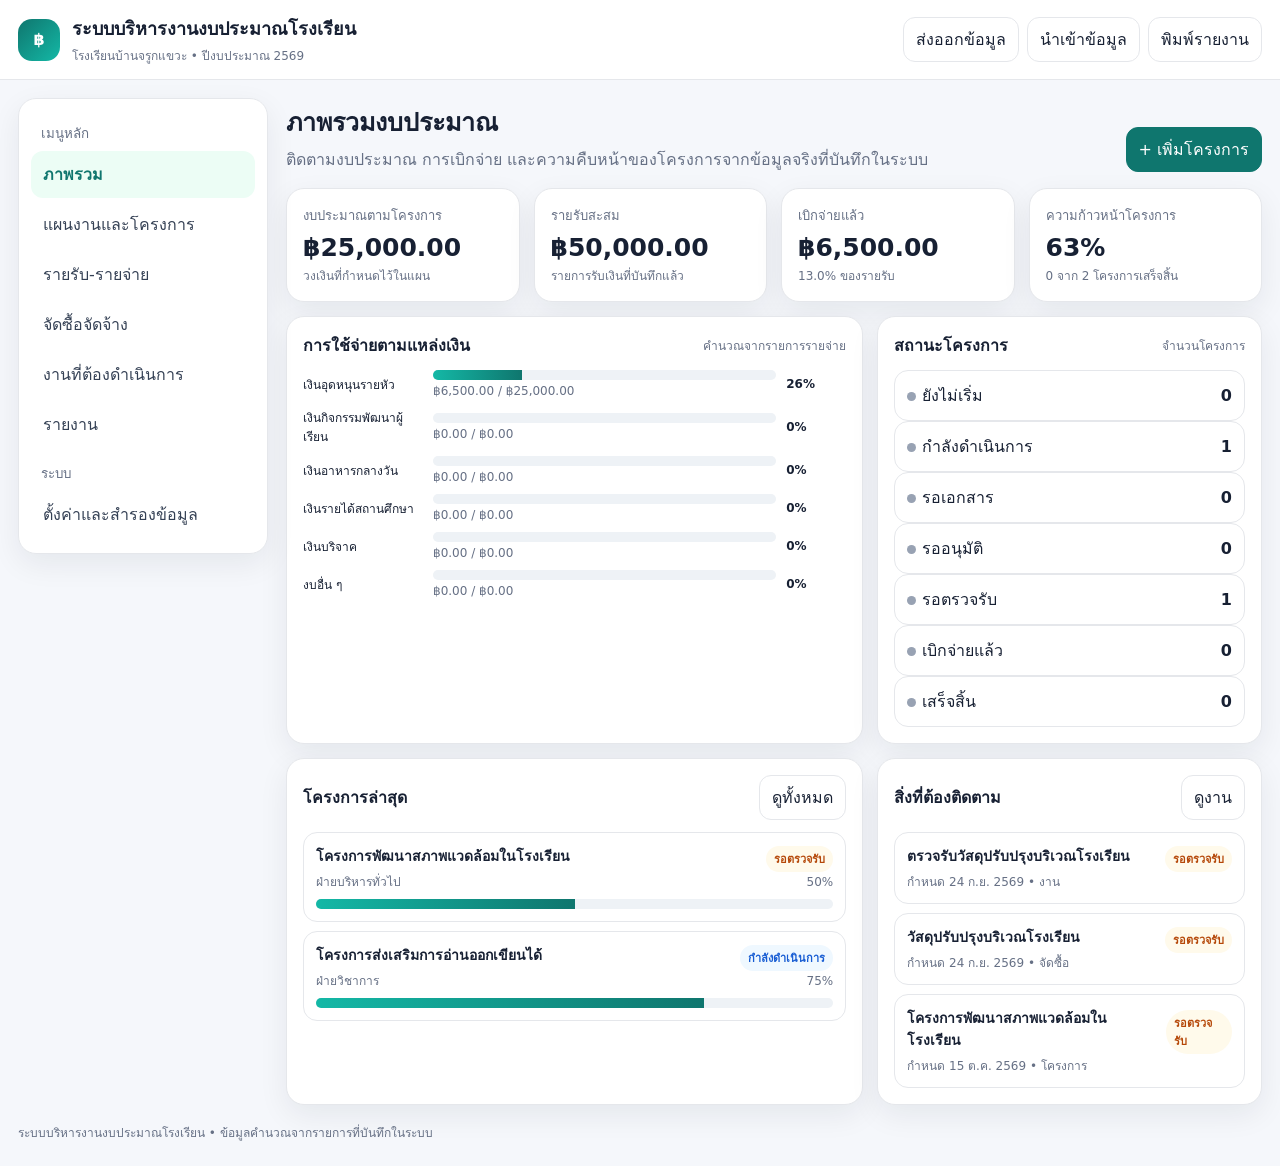
==== index.html @ 5a526fa0 "Create school budget management web app" ====
<!doctype html>
<html lang="th">
<head>
  <meta charset="utf-8" />
  <meta name="viewport" content="width=device-width,initial-scale=1,viewport-fit=cover" />
  <meta name="theme-color" content="#0f766e" />
  <meta name="description" content="ระบบบริหารงานงบประมาณโรงเรียนบ้านจรูกแขวะ" />
  <link rel="manifest" href="manifest.webmanifest" />
  <title>ระบบบริหารงานงบประมาณโรงเรียน</title>
  <style>
    :root{
      --bg:#f5f7fb;--panel:#fff;--text:#172033;--muted:#667085;--line:#e5e7eb;
      --primary:#0f766e;--primary2:#115e59;--soft:#ecfdf5;--warn:#b45309;--danger:#b42318;
      --shadow:0 10px 30px rgba(16,24,40,.07);--radius:18px
    }
    *{box-sizing:border-box} body{margin:0;font-family:system-ui,-apple-system,"Segoe UI",Tahoma,sans-serif;background:var(--bg);color:var(--text)}
    button,input,select,textarea{font:inherit} button{cursor:pointer}
    .app{min-height:100vh}.topbar{position:sticky;top:0;z-index:10;background:rgba(255,255,255,.95);backdrop-filter:blur(10px);border-bottom:1px solid var(--line)}
    .topbar-inner{max-width:1440px;margin:auto;padding:14px 18px;display:flex;gap:14px;align-items:center;justify-content:space-between}
    .brand{display:flex;gap:12px;align-items:center}.logo{width:42px;height:42px;border-radius:14px;background:linear-gradient(135deg,#0f766e,#14b8a6);display:grid;place-items:center;color:white;font-weight:800}
    .brand h1{font-size:18px;margin:0}.brand p{margin:3px 0 0;color:var(--muted);font-size:12px}
    .top-actions{display:flex;gap:8px;flex-wrap:wrap;justify-content:flex-end}
    .btn{border:1px solid var(--line);background:white;color:var(--text);padding:9px 12px;border-radius:12px}.btn:hover{background:#f8fafc}
    .btn.primary{background:var(--primary);color:white;border-color:var(--primary)} .btn.primary:hover{background:var(--primary2)}
    .btn.danger{color:var(--danger)}
    .layout{max-width:1440px;margin:auto;display:grid;grid-template-columns:250px 1fr;gap:18px;padding:18px}
    .sidebar{background:var(--panel);border:1px solid var(--line);box-shadow:var(--shadow);border-radius:var(--radius);padding:12px;height:fit-content;position:sticky;top:88px}
    .nav button{width:100%;display:flex;align-items:center;gap:10px;border:0;background:transparent;padding:11px 12px;border-radius:12px;text-align:left;color:#344054;margin:3px 0}
    .nav button.active{background:#ecfdf5;color:var(--primary);font-weight:700}.nav small{display:block;color:var(--muted);padding:12px 10px 4px}
    main{min-width:0}.page{display:none}.page.active{display:block}
    .hero{display:flex;align-items:flex-end;justify-content:space-between;gap:16px;margin:4px 0 16px}.hero h2{margin:0 0 5px;font-size:25px}.hero p{margin:0;color:var(--muted)}
    .cards{display:grid;grid-template-columns:repeat(4,minmax(0,1fr));gap:14px}.card{background:var(--panel);border:1px solid var(--line);border-radius:var(--radius);box-shadow:var(--shadow);padding:16px}
    .metric .label{font-size:13px;color:var(--muted)}.metric .value{font-size:25px;font-weight:800;margin:7px 0 4px}.metric .sub{font-size:12px;color:var(--muted)}
    .grid2{display:grid;grid-template-columns:1.2fr .8fr;gap:14px;margin-top:14px}.grid3{display:grid;grid-template-columns:repeat(3,1fr);gap:14px}
    .section-title{display:flex;justify-content:space-between;align-items:center;gap:10px;margin-bottom:12px}.section-title h3{font-size:16px;margin:0}
    .progress{height:10px;background:#eef2f6;border-radius:999px;overflow:hidden}.progress>span{display:block;height:100%;background:linear-gradient(90deg,#14b8a6,#0f766e)}
    .row{display:flex;gap:10px;align-items:center}.between{justify-content:space-between}.muted{color:var(--muted)} .small{font-size:12px}
    .list{display:grid;gap:9px}.list-item{border:1px solid var(--line);border-radius:14px;padding:12px}.list-item h4{margin:0 0 5px;font-size:14px}
    .pill{display:inline-flex;align-items:center;padding:4px 8px;border-radius:999px;background:#f2f4f7;color:#475467;font-size:11px;font-weight:700}
    .pill.done{background:#ecfdf3;color:#027a48}.pill.work{background:#eff8ff;color:#175cd3}.pill.wait{background:#fffaeb;color:#b54708}.pill.late{background:#fef3f2;color:#b42318}
    table{width:100%;border-collapse:collapse}.table-wrap{overflow:auto;border:1px solid var(--line);border-radius:14px}
    th,td{padding:11px 12px;border-bottom:1px solid var(--line);text-align:left;white-space:nowrap;font-size:13px}th{background:#f8fafc;color:#475467;font-weight:700}tr:last-child td{border-bottom:0}
    .toolbar{display:flex;gap:8px;flex-wrap:wrap;margin-bottom:12px}.field{display:grid;gap:6px}.field label{font-size:12px;color:#475467;font-weight:700}
    .field input,.field select,.field textarea{width:100%;border:1px solid #d0d5dd;border-radius:11px;padding:10px;background:white;color:var(--text)}
    .form-grid{display:grid;grid-template-columns:repeat(2,1fr);gap:12px}.span2{grid-column:1/-1}
    dialog{border:0;border-radius:20px;padding:0;box-shadow:0 30px 80px rgba(0,0,0,.25);width:min(720px,calc(100vw - 28px))}
    dialog::backdrop{background:rgba(15,23,42,.45)}.modal{padding:18px}.modal h3{margin:0 0 14px}.modal-actions{display:flex;justify-content:flex-end;gap:8px;margin-top:16px}
    .empty{padding:24px;text-align:center;color:var(--muted)} .kpi-line{display:grid;grid-template-columns:120px 1fr 60px;gap:10px;align-items:center;margin:10px 0}
    .status-dot{width:9px;height:9px;border-radius:50%;display:inline-block;margin-right:6px;background:#98a2b3}
    .notice{background:#fffaeb;border:1px solid #fedf89;border-radius:14px;padding:12px;color:#7a2e0e;font-size:13px}
    .footer{max-width:1440px;margin:0 auto;padding:0 18px 24px;color:var(--muted);font-size:12px}
    @media(max-width:1050px){.cards{grid-template-columns:repeat(2,1fr)}.grid2{grid-template-columns:1fr}.layout{grid-template-columns:1fr}.sidebar{position:static}.nav{display:flex;overflow:auto}.nav small{display:none}.nav button{min-width:max-content}}
    @media(max-width:650px){.topbar-inner{align-items:flex-start}.top-actions .btn{padding:8px}.brand p{display:none}.layout{padding:12px}.cards,.grid3,.form-grid{grid-template-columns:1fr}.span2{grid-column:auto}.hero{align-items:flex-start;flex-direction:column}.hero h2{font-size:22px}.kpi-line{grid-template-columns:90px 1fr 48px}}
    @media print{.topbar,.sidebar,.no-print,.footer{display:none!important}.layout{display:block;padding:0}.card{box-shadow:none}.page{display:none!important}.page.active{display:block!important}}
  </style>
</head>
<body>
<div class="app">
  <header class="topbar">
    <div class="topbar-inner">
      <div class="brand">
        <div class="logo">฿</div>
        <div><h1>ระบบบริหารงานงบประมาณโรงเรียน</h1><p>โรงเรียนบ้านจรูกแขวะ • ปีงบประมาณ 2569</p></div>
      </div>
      <div class="top-actions">
        <button class="btn" id="exportBtn">ส่งออกข้อมูล</button>
        <label class="btn" for="importFile">นำเข้าข้อมูล</label><input id="importFile" type="file" accept=".json" hidden />
        <button class="btn" onclick="window.print()">พิมพ์รายงาน</button>
      </div>
    </div>
  </header>

  <div class="layout">
    <aside class="sidebar no-print">
      <nav class="nav" id="nav">
        <small>เมนูหลัก</small>
        <button class="active" data-page="dashboard">ภาพรวม</button>
        <button data-page="projects">แผนงานและโครงการ</button>
        <button data-page="transactions">รายรับ-รายจ่าย</button>
        <button data-page="procurement">จัดซื้อจัดจ้าง</button>
        <button data-page="tasks">งานที่ต้องดำเนินการ</button>
        <button data-page="reports">รายงาน</button>
        <small>ระบบ</small>
        <button data-page="settings">ตั้งค่าและสำรองข้อมูล</button>
      </nav>
    </aside>

    <main>
      <section class="page active" id="dashboard">
        <div class="hero"><div><h2>ภาพรวมงบประมาณ</h2><p>ติดตามงบประมาณ การเบิกจ่าย และความคืบหน้าของโครงการจากข้อมูลจริงที่บันทึกในระบบ</p></div><button class="btn primary no-print" onclick="openProject()">+ เพิ่มโครงการ</button></div>
        <div class="cards" id="metrics"></div>
        <div class="grid2">
          <div class="card"><div class="section-title"><h3>การใช้จ่ายตามแหล่งเงิน</h3><span class="small muted">คำนวณจากรายการรายจ่าย</span></div><div id="fundProgress"></div></div>
          <div class="card"><div class="section-title"><h3>สถานะโครงการ</h3><span class="small muted">จำนวนโครงการ</span></div><div id="projectStatus"></div></div>
        </div>
        <div class="grid2">
          <div class="card"><div class="section-title"><h3>โครงการล่าสุด</h3><button class="btn no-print" data-goto="projects">ดูทั้งหมด</button></div><div class="list" id="recentProjects"></div></div>
          <div class="card"><div class="section-title"><h3>สิ่งที่ต้องติดตาม</h3><button class="btn no-print" data-goto="tasks">ดูงาน</button></div><div class="list" id="urgentTasks"></div></div>
        </div>
      </section>

      <section class="page" id="projects">
        <div class="hero"><div><h2>แผนงานและโครงการ</h2><p>กำหนดงบ ผู้รับผิดชอบ เป้าหมาย ความก้าวหน้า และสถานะของแต่ละโครงการ</p></div><button class="btn primary" onclick="openProject()">+ เพิ่มโครงการ</button></div>
        <div class="card"><div class="toolbar"><input id="projectSearch" placeholder="ค้นหาโครงการ..." class="btn" style="min-width:240px;text-align:left"><select id="projectFilter" class="btn"><option value="">ทุกสถานะ</option><option>ยังไม่เริ่ม</option><option>กำลังดำเนินการ</option><option>รอเอกสาร</option><option>รออนุมัติ</option><option>รอตรวจรับ</option><option>เบิกจ่ายแล้ว</option><option>เสร็จสิ้น</option></select></div><div class="table-wrap"><table><thead><tr><th>โครงการ</th><th>ผู้รับผิดชอบ</th><th>แหล่งเงิน</th><th>งบประมาณ</th><th>ใช้แล้ว</th><th>ความก้าวหน้า</th><th>สถานะ</th><th></th></tr></thead><tbody id="projectRows"></tbody></table></div></div>
      </section>

      <section class="page" id="transactions">
        <div class="hero"><div><h2>รายรับ-รายจ่าย</h2><p>ทะเบียนคุมเงิน แยกตามแหล่งเงินและโครงการ พร้อมคำนวณยอดคงเหลืออัตโนมัติ</p></div><button class="btn primary" onclick="openTransaction()">+ บันทึกรายการ</button></div>
        <div class="cards" id="transactionMetrics"></div>
        <div class="card" style="margin-top:14px"><div class="toolbar"><select id="txTypeFilter" class="btn"><option value="">ทั้งหมด</option><option value="income">รายรับ</option><option value="expense">รายจ่าย</option></select><select id="txFundFilter" class="btn"></select></div><div class="table-wrap"><table><thead><tr><th>วันที่</th><th>เลขที่เอกสาร</th><th>ประเภท</th><th>รายการ</th><th>แหล่งเงิน</th><th>โครงการ</th><th>จำนวนเงิน</th><th></th></tr></thead><tbody id="transactionRows"></tbody></table></div></div>
      </section>

      <section class="page" id="procurement">
        <div class="hero"><div><h2>จัดซื้อจัดจ้าง</h2><p>ติดตามคำขอซื้อ/จ้าง ผู้ขาย วงเงิน สถานะตรวจรับ และเอกสารที่เกี่ยวข้อง</p></div><button class="btn primary" onclick="openProcurement()">+ เพิ่มรายการ</button></div>
        <div class="card"><div class="table-wrap"><table><thead><tr><th>วันที่</th><th>รายการ</th><th>โครงการ</th><th>ผู้ขาย/ผู้รับจ้าง</th><th>วงเงิน</th><th>สถานะ</th><th>กำหนดตรวจรับ</th><th></th></tr></thead><tbody id="procurementRows"></tbody></table></div></div>
      </section>

      <section class="page" id="tasks">
        <div class="hero"><div><h2>งานที่ต้องดำเนินการ</h2><p>รายการที่ค้าง รอเอกสาร รออนุมัติ รอตรวจรับ และใกล้ครบกำหนด</p></div><button class="btn primary" onclick="openTask()">+ เพิ่มงาน</button></div>
        <div class="grid3" id="taskColumns"></div>
      </section>

      <section class="page" id="reports">
        <div class="hero"><div><h2>รายงานสำหรับผู้บริหาร</h2><p>สรุปงบประมาณ การใช้จ่าย และความก้าวหน้าโครงการในหน้าเดียว</p></div><button class="btn no-print" onclick="window.print()">พิมพ์ / บันทึก PDF</button></div>
        <div class="card"><div class="section-title"><h3>สรุปประจำปีงบประมาณ 2569</h3><span class="small muted" id="reportDate"></span></div><div class="cards" id="reportMetrics"></div></div>
        <div class="grid2"><div class="card"><h3>สรุปแหล่งเงิน</h3><div id="reportFunds"></div></div><div class="card"><h3>สรุปความก้าวหน้าโครงการ</h3><div id="reportProjects"></div></div></div>
      </section>

      <section class="page" id="settings">
        <div class="hero"><div><h2>ตั้งค่าและสำรองข้อมูล</h2><p>ข้อมูลบันทึกในเบราว์เซอร์ของอุปกรณ์นี้ สามารถส่งออกไฟล์ JSON เพื่อสำรองและย้ายเครื่องได้</p></div></div>
        <div class="grid2">
          <div class="card"><h3>ข้อมูลสถานศึกษา</h3><div class="form-grid"><div class="field span2"><label>ชื่อสถานศึกษา</label><input id="schoolName"></div><div class="field"><label>ปีงบประมาณ</label><input id="fiscalYear" type="number"></div><div class="field"><label>ผู้รับผิดชอบงานงบประมาณ</label><input id="budgetOwner"></div></div><div class="modal-actions"><button class="btn primary" id="saveSettings">บันทึกการตั้งค่า</button></div></div>
          <div class="card"><h3>การสำรองข้อมูล</h3><p class="muted">แนะนำให้ส่งออกข้อมูลเป็นระยะ โดยเฉพาะก่อนล้างข้อมูลเบราว์เซอร์หรือเปลี่ยนอุปกรณ์</p><div class="row" style="flex-wrap:wrap"><button class="btn" id="exportBtn2">ดาวน์โหลดไฟล์สำรอง</button><button class="btn danger" id="resetBtn">ล้างข้อมูลทั้งหมด</button></div><div class="notice" style="margin-top:14px">เวอร์ชันนี้เป็นระบบใช้งานภายในบนอุปกรณ์เดียว ยังไม่มีการยืนยันตัวตนหรือฐานข้อมูลส่วนกลาง จึงไม่ควรบันทึกข้อมูลส่วนบุคคลอ่อนไหวหรือข้อมูลลับที่ไม่จำเป็น</div></div>
        </div>
      </section>
    </main>
  </div>
  <div class="footer">ระบบบริหารงานงบประมาณโรงเรียน • ข้อมูลคำนวณจากรายการที่บันทึกในระบบ</div>
</div>

<dialog id="projectDialog"><form method="dialog" class="modal" id="projectForm"><h3 id="projectDialogTitle">เพิ่มโครงการ</h3><input type="hidden" name="id">
<div class="form-grid">
<div class="field span2"><label>ชื่อโครงการ</label><input name="name" required></div>
<div class="field"><label>ผู้รับผิดชอบ</label><input name="owner" required></div><div class="field"><label>แหล่งเงิน</label><select name="fund" required></select></div>
<div class="field"><label>งบประมาณ</label><input name="budget" type="number" min="0" step="0.01" required></div><div class="field"><label>ความก้าวหน้า (%)</label><input name="progress" type="number" min="0" max="100" required></div>
<div class="field"><label>สถานะ</label><select name="status"><option>ยังไม่เริ่ม</option><option>กำลังดำเนินการ</option><option>รอเอกสาร</option><option>รออนุมัติ</option><option>รอตรวจรับ</option><option>เบิกจ่ายแล้ว</option><option>เสร็จสิ้น</option></select></div><div class="field"><label>กำหนดสิ้นสุด</label><input name="due" type="date"></div>
<div class="field span2"><label>เป้าหมาย/ตัวชี้วัด</label><textarea name="target" rows="3"></textarea></div></div>
<div class="modal-actions"><button class="btn" value="cancel">ยกเลิก</button><button class="btn primary" value="default" id="saveProjectBtn">บันทึก</button></div></form></dialog>

<dialog id="transactionDialog"><form method="dialog" class="modal" id="transactionForm"><h3>บันทึกรายรับ-รายจ่าย</h3>
<div class="form-grid"><div class="field"><label>วันที่</label><input name="date" type="date" required></div><div class="field"><label>เลขที่เอกสาร</label><input name="docNo"></div>
<div class="field"><label>ประเภท</label><select name="type"><option value="income">รายรับ</option><option value="expense">รายจ่าย</option></select></div><div class="field"><label>แหล่งเงิน</label><select name="fund" required></select></div>
<div class="field span2"><label>รายการ</label><input name="title" required></div><div class="field"><label>โครงการ</label><select name="projectId"></select></div><div class="field"><label>จำนวนเงิน</label><input name="amount" type="number" min="0" step="0.01" required></div></div>
<div class="modal-actions"><button class="btn" value="cancel">ยกเลิก</button><button class="btn primary" value="default" id="saveTransactionBtn">บันทึก</button></div></form></dialog>

<dialog id="procurementDialog"><form method="dialog" class="modal" id="procurementForm"><h3>เพิ่มรายการจัดซื้อจัดจ้าง</h3>
<div class="form-grid"><div class="field"><label>วันที่</label><input name="date" type="date" required></div><div class="field"><label>โครงการ</label><select name="projectId"></select></div>
<div class="field span2"><label>รายการ</label><input name="title" required></div><div class="field"><label>ผู้ขาย/ผู้รับจ้าง</label><input name="vendor"></div><div class="field"><label>วงเงิน</label><input name="amount" type="number" min="0" step="0.01" required></div>
<div class="field"><label>สถานะ</label><select name="status"><option>รออนุมัติ</option><option>ดำเนินการจัดซื้อ/จัดจ้าง</option><option>รอตรวจรับ</option><option>ตรวจรับแล้ว</option><option>เบิกจ่ายแล้ว</option><option>เสร็จสิ้น</option></select></div><div class="field"><label>กำหนดตรวจรับ</label><input name="inspectDue" type="date"></div></div>
<div class="modal-actions"><button class="btn" value="cancel">ยกเลิก</button><button class="btn primary" value="default" id="saveProcurementBtn">บันทึก</button></div></form></dialog>

<dialog id="taskDialog"><form method="dialog" class="modal" id="taskForm"><h3>เพิ่มงานที่ต้องดำเนินการ</h3>
<div class="form-grid"><div class="field span2"><label>งาน</label><input name="title" required></div><div class="field"><label>หมวด</label><select name="category"><option>รอเอกสาร</option><option>รออนุมัติ</option><option>รอตรวจรับ</option><option>ติดตามโครงการ</option><option>อื่น ๆ</option></select></div><div class="field"><label>กำหนดเสร็จ</label><input name="due" type="date"></div><div class="field span2"><label>หมายเหตุ</label><textarea name="note" rows="3"></textarea></div></div>
<div class="modal-actions"><button class="btn" value="cancel">ยกเลิก</button><button class="btn primary" value="default" id="saveTaskBtn">บันทึก</button></div></form></dialog>

<script>
const FUNDS=["เงินอุดหนุนรายหัว","เงินกิจกรรมพัฒนาผู้เรียน","เงินอาหารกลางวัน","เงินรายได้สถานศึกษา","เงินบริจาค","งบอื่น ๆ"];
const KEY="schoolBudgetAppV1";
const seed={
 settings:{schoolName:"โรงเรียนบ้านจรูกแขวะ",fiscalYear:2569,budgetOwner:""},
 projects:[
  {id:"p1",name:"โครงการส่งเสริมการอ่านออกเขียนได้",owner:"ฝ่ายวิชาการ",fund:"เงินอุดหนุนรายหัว",budget:10000,progress:75,status:"กำลังดำเนินการ",due:"2026-09-30",target:"พัฒนาความสามารถด้านการอ่านและการเขียนของผู้เรียน"},
  {id:"p2",name:"โครงการพัฒนาสภาพแวดล้อมในโรงเรียน",owner:"ฝ่ายบริหารทั่วไป",fund:"เงินอุดหนุนรายหัว",budget:15000,progress:50,status:"รอตรวจรับ",due:"2026-10-15",target:"ปรับปรุงสภาพแวดล้อมให้ปลอดภัยและเอื้อต่อการเรียนรู้"}
 ],
 transactions:[
  {id:"t1",date:"2026-09-01",docNo:"รับ-001",type:"income",title:"รับจัดสรรเงินอุดหนุน",fund:"เงินอุดหนุนรายหัว",projectId:"",amount:50000},
  {id:"t2",date:"2026-09-05",docNo:"จ-001",type:"expense",title:"วัสดุส่งเสริมการอ่าน",fund:"เงินอุดหนุนรายหัว",projectId:"p1",amount:6500}
 ],
 procurement:[
  {id:"b1",date:"2026-09-10",projectId:"p2",title:"วัสดุปรับปรุงบริเวณโรงเรียน",vendor:"",amount:7500,status:"รอตรวจรับ",inspectDue:"2026-09-24"}
 ],
 tasks:[
  {id:"k1",title:"ตรวจรับวัสดุปรับปรุงบริเวณโรงเรียน",category:"รอตรวจรับ",due:"2026-09-24",note:"ตรวจสอบรายการและหลักฐานก่อนเบิกจ่าย",done:false}
 ]
};
let data=load();
function load(){try{const v=localStorage.getItem(KEY);return v?JSON.parse(v):structuredClone(seed)}catch(e){return structuredClone(seed)}}
function save(){localStorage.setItem(KEY,JSON.stringify(data));renderAll()}
function money(v){return new Intl.NumberFormat("th-TH",{style:"currency",currency:"THB",maximumFractionDigits:2}).format(Number(v||0))}
function esc(s){return String(s??"").replace(/[&<>"']/g,m=>({"&":"&amp;","<":"&lt;",">":"&gt;",'"':"&quot;","'":"&#039;"}[m]))}
function uid(p){return p+Date.now().toString(36)+Math.random().toString(36).slice(2,6)}
function dateTH(s){if(!s)return "-";const d=new Date(s+"T00:00:00");return d.toLocaleDateString("th-TH",{day:"2-digit",month:"short",year:"numeric"})}
function projectName(id){return data.projects.find(p=>p.id===id)?.name||"-"}
function projectSpent(id){return data.transactions.filter(t=>t.type==="expense"&&t.projectId===id).reduce((a,b)=>a+Number(b.amount),0)}
function sums(){const income=data.transactions.filter(x=>x.type==="income").reduce((a,b)=>a+Number(b.amount),0);const expense=data.transactions.filter(x=>x.type==="expense").reduce((a,b)=>a+Number(b.amount),0);const allocated=data.projects.reduce((a,b)=>a+Number(b.budget),0);return {income,expense,allocated,balance:income-expense}}
function statusClass(s){if(["เสร็จสิ้น","เบิกจ่ายแล้ว","ตรวจรับแล้ว"].includes(s))return"done";if(["กำลังดำเนินการ","ดำเนินการจัดซื้อ/จัดจ้าง"].includes(s))return"work";if(["รอเอกสาร","รออนุมัติ","รอตรวจรับ","ยังไม่เริ่ม"].includes(s))return"wait";return""}
function gotoPage(id){document.querySelectorAll(".page").forEach(x=>x.classList.toggle("active",x.id===id));document.querySelectorAll("#nav button").forEach(x=>x.classList.toggle("active",x.dataset.page===id));window.scrollTo({top:0,behavior:"smooth"});if(id==="reports")renderReports()}
document.querySelectorAll("[data-page]").forEach(b=>b.onclick=()=>gotoPage(b.dataset.page));
document.querySelectorAll("[data-goto]").forEach(b=>b.onclick=()=>gotoPage(b.dataset.goto));

function renderMetrics(){
 const s=sums(),done=data.projects.filter(p=>p.status==="เสร็จสิ้น").length,total=data.projects.length,avg=total?Math.round(data.projects.reduce((a,p)=>a+Number(p.progress||0),0)/total):0;
 const cards=[
  ["งบประมาณตามโครงการ",money(s.allocated),"วงเงินที่กำหนดไว้ในแผน"],
  ["รายรับสะสม",money(s.income),"รายการรับเงินที่บันทึกแล้ว"],
  ["เบิกจ่ายแล้ว",money(s.expense),s.income?((s.expense/s.income)*100).toFixed(1)+"% ของรายรับ":"ยังไม่มีรายรับ"],
  ["ความก้าวหน้าโครงการ",avg+"%",done+" จาก "+total+" โครงการเสร็จสิ้น"]
 ];
 metrics.innerHTML=cards.map(c=>'<div class="card metric"><div class="label">'+c[0]+'</div><div class="value">'+c[1]+'</div><div class="sub">'+c[2]+'</div></div>').join("");
}
function renderFunds(){
 const out=FUNDS.map(f=>{const budget=data.projects.filter(p=>p.fund===f).reduce((a,b)=>a+Number(b.budget),0);const spent=data.transactions.filter(t=>t.type==="expense"&&t.fund===f).reduce((a,b)=>a+Number(b.amount),0);const pct=budget?Math.min(100,spent/budget*100):0;return '<div class="kpi-line"><span class="small">'+esc(f)+'</span><div><div class="progress"><span style="width:'+pct+'%"></span></div><div class="small muted" style="margin-top:4px">'+money(spent)+' / '+money(budget)+'</div></div><strong class="small">'+pct.toFixed(0)+'%</strong></div>'}).join("");
 fundProgress.innerHTML=out||'<div class="empty">ยังไม่มีข้อมูล</div>';
}
function renderProjectStatus(){
 const statuses=["ยังไม่เริ่ม","กำลังดำเนินการ","รอเอกสาร","รออนุมัติ","รอตรวจรับ","เบิกจ่ายแล้ว","เสร็จสิ้น"];
 projectStatus.innerHTML=statuses.map(s=>{const n=data.projects.filter(p=>p.status===s).length;return '<div class="row between list-item"><span><span class="status-dot"></span>'+s+'</span><strong>'+n+'</strong></div>'}).join("");
}
function renderRecent(){
 const arr=[...data.projects].slice(-5).reverse();
 recentProjects.innerHTML=arr.length?arr.map(p=>'<div class="list-item"><div class="row between"><h4>'+esc(p.name)+'</h4><span class="pill '+statusClass(p.status)+'">'+esc(p.status)+'</span></div><div class="row between small muted"><span>'+esc(p.owner)+'</span><span>'+Number(p.progress||0)+'%</span></div><div class="progress" style="margin-top:8px"><span style="width:'+Number(p.progress||0)+'%"></span></div></div>').join(""):'<div class="empty">ยังไม่มีโครงการ</div>';
}
function effectiveTasks(){
 const manual=data.tasks.filter(t=>!t.done).map(t=>({...t,source:"งาน"}));
 const proc=data.procurement.filter(p=>!["เสร็จสิ้น","เบิกจ่ายแล้ว"].includes(p.status)).map(p=>({id:"proc-"+p.id,title:p.title,category:p.status,due:p.inspectDue,note:"รายการจัดซื้อจัดจ้าง",source:"จัดซื้อ"}));
 const proj=data.projects.filter(p=>["รอเอกสาร","รออนุมัติ","รอตรวจรับ"].includes(p.status)).map(p=>({id:"proj-"+p.id,title:p.name,category:p.status,due:p.due,note:"สถานะโครงการ",source:"โครงการ"}));
 return [...manual,...proc,...proj].sort((a,b)=>(a.due||"9999").localeCompare(b.due||"9999"));
}
function renderUrgent(){
 const arr=effectiveTasks().slice(0,5);
 urgentTasks.innerHTML=arr.length?arr.map(t=>'<div class="list-item"><div class="row between"><h4>'+esc(t.title)+'</h4><span class="pill wait">'+esc(t.category)+'</span></div><div class="small muted">'+(t.due?"กำหนด "+dateTH(t.due):"ไม่กำหนดวัน")+' • '+esc(t.source)+'</div></div>').join(""):'<div class="empty">ไม่มีงานค้าง</div>';
}
function renderProjects(){
 const q=(projectSearch.value||"").toLowerCase(),f=projectFilter.value;
 const arr=data.projects.filter(p=>(!q||[p.name,p.owner,p.fund].join(" ").toLowerCase().includes(q))&&(!f||p.status===f));
 projectRows.innerHTML=arr.length?arr.map(p=>'<tr><td><strong>'+esc(p.name)+'</strong></td><td>'+esc(p.owner)+'</td><td>'+esc(p.fund)+'</td><td>'+money(p.budget)+'</td><td>'+money(projectSpent(p.id))+'</td><td style="min-width:160px"><div class="row"><div class="progress" style="flex:1"><span style="width:'+Number(p.progress||0)+'%"></span></div><span>'+Number(p.progress||0)+'%</span></div></td><td><span class="pill '+statusClass(p.status)+'">'+esc(p.status)+'</span></td><td><button class="btn" onclick="editProject(\''+p.id+'\')">แก้ไข</button> <button class="btn danger" onclick="deleteProject(\''+p.id+'\')">ลบ</button></td></tr>').join(""):'<tr><td colspan="8" class="empty">ไม่พบข้อมูล</td></tr>';
}
function renderTransactionMetrics(){const s=sums();transactionMetrics.innerHTML=[["รายรับ",s.income],["รายจ่าย",s.expense],["คงเหลือ",s.balance],["วงเงินโครงการ",s.allocated]].map(x=>'<div class="card metric"><div class="label">'+x[0]+'</div><div class="value">'+money(x[1])+'</div></div>').join("")}
function renderTransactions(){
 const tf=txTypeFilter.value,ff=txFundFilter.value;
 const arr=[...data.transactions].filter(t=>(!tf||t.type===tf)&&(!ff||t.fund===ff)).sort((a,b)=>b.date.localeCompare(a.date));
 transactionRows.innerHTML=arr.length?arr.map(t=>'<tr><td>'+dateTH(t.date)+'</td><td>'+esc(t.docNo||"-")+'</td><td><span class="pill '+(t.type==="income"?"done":"wait")+'">'+(t.type==="income"?"รายรับ":"รายจ่าย")+'</span></td><td>'+esc(t.title)+'</td><td>'+esc(t.fund)+'</td><td>'+esc(projectName(t.projectId))+'</td><td><strong>'+money(t.amount)+'</strong></td><td><button class="btn danger" onclick="deleteTransaction(\''+t.id+'\')">ลบ</button></td></tr>').join(""):'<tr><td colspan="8" class="empty">ยังไม่มีรายการ</td></tr>';
}
function renderProcurement(){
 const arr=[...data.procurement].sort((a,b)=>b.date.localeCompare(a.date));
 procurementRows.innerHTML=arr.length?arr.map(p=>'<tr><td>'+dateTH(p.date)+'</td><td><strong>'+esc(p.title)+'</strong></td><td>'+esc(projectName(p.projectId))+'</td><td>'+esc(p.vendor||"-")+'</td><td>'+money(p.amount)+'</td><td><span class="pill '+statusClass(p.status)+'">'+esc(p.status)+'</span></td><td>'+dateTH(p.inspectDue)+'</td><td><button class="btn" onclick="advanceProcurement(\''+p.id+'\')">เลื่อนสถานะ</button> <button class="btn danger" onclick="deleteProcurement(\''+p.id+'\')">ลบ</button></td></tr>').join(""):'<tr><td colspan="8" class="empty">ยังไม่มีรายการ</td></tr>';
}
function renderTasks(){
 const manual=data.tasks;
 const cats=["งานค้าง","ใกล้กำหนด","เสร็จแล้ว"];
 const today=new Date().toISOString().slice(0,10);const soon=new Date(Date.now()+7*864e5).toISOString().slice(0,10);
 const groups=[
  manual.filter(t=>!t.done&&(!t.due||t.due>soon)),
  manual.filter(t=>!t.done&&t.due&&t.due<=soon),
  manual.filter(t=>t.done)
 ];
 taskColumns.innerHTML=groups.map((g,i)=>'<div class="card"><div class="section-title"><h3>'+cats[i]+'</h3><span class="pill">'+g.length+'</span></div><div class="list">'+(g.length?g.map(t=>'<div class="list-item"><div class="row between"><h4>'+esc(t.title)+'</h4><span class="pill '+(t.done?"done":(t.due&&t.due<today?"late":"wait"))+'">'+esc(t.category)+'</span></div><div class="small muted">'+(t.due?"กำหนด "+dateTH(t.due):"ไม่กำหนดวัน")+'</div><div class="row" style="margin-top:9px"><button class="btn" onclick="toggleTask(\''+t.id+'\')">'+(t.done?"เปิดงานอีกครั้ง":"ทำเสร็จแล้ว")+'</button><button class="btn danger" onclick="deleteTask(\''+t.id+'\')">ลบ</button></div></div>').join(""):'<div class="empty">ไม่มีรายการ</div>')+'</div></div>').join("");
}
function renderReports(){
 reportDate.textContent="ข้อมูล ณ "+new Date().toLocaleDateString("th-TH",{day:"numeric",month:"long",year:"numeric"});
 const s=sums(),avg=data.projects.length?Math.round(data.projects.reduce((a,p)=>a+Number(p.progress||0),0)/data.projects.length):0;
 reportMetrics.innerHTML=[["รายรับทั้งหมด",money(s.income)],["รายจ่ายทั้งหมด",money(s.expense)],["คงเหลือ",money(s.balance)],["ความก้าวหน้าเฉลี่ย",avg+"%"]].map(x=>'<div class="metric"><div class="label">'+x[0]+'</div><div class="value">'+x[1]+'</div></div>').join("");
 reportFunds.innerHTML=FUNDS.map(f=>{const inc=data.transactions.filter(t=>t.type==="income"&&t.fund===f).reduce((a,b)=>a+Number(b.amount),0);const exp=data.transactions.filter(t=>t.type==="expense"&&t.fund===f).reduce((a,b)=>a+Number(b.amount),0);return '<div class="row between list-item"><span>'+esc(f)+'</span><span class="small">รับ '+money(inc)+' • จ่าย '+money(exp)+' • คงเหลือ '+money(inc-exp)+'</span></div>'}).join("");
 reportProjects.innerHTML=data.projects.length?data.projects.map(p=>'<div class="list-item"><div class="row between"><strong>'+esc(p.name)+'</strong><span>'+Number(p.progress||0)+'%</span></div><div class="progress" style="margin-top:8px"><span style="width:'+Number(p.progress||0)+'%"></span></div><div class="small muted" style="margin-top:6px">'+esc(p.status)+' • ใช้ '+money(projectSpent(p.id))+' จาก '+money(p.budget)+'</div></div>').join(""):'<div class="empty">ยังไม่มีโครงการ</div>';
}
function fillSelects(){
 document.querySelectorAll('select[name="fund"]').forEach(s=>{const v=s.value;s.innerHTML=FUNDS.map(f=>'<option>'+esc(f)+'</option>').join("");if(v)s.value=v});
 txFundFilter.innerHTML='<option value="">ทุกแหล่งเงิน</option>'+FUNDS.map(f=>'<option>'+esc(f)+'</option>').join("");
 document.querySelectorAll('select[name="projectId"]').forEach(s=>{const v=s.value;s.innerHTML='<option value="">ไม่ระบุโครงการ</option>'+data.projects.map(p=>'<option value="'+p.id+'">'+esc(p.name)+'</option>').join("");if(v)s.value=v});
}
function renderSettings(){schoolName.value=data.settings.schoolName||"";fiscalYear.value=data.settings.fiscalYear||2569;budgetOwner.value=data.settings.budgetOwner||"";document.querySelector(".brand p").textContent=(data.settings.schoolName||"สถานศึกษา")+" • ปีงบประมาณ "+(data.settings.fiscalYear||"")}
function renderAll(){fillSelects();renderMetrics();renderFunds();renderProjectStatus();renderRecent();renderUrgent();renderProjects();renderTransactionMetrics();renderTransactions();renderProcurement();renderTasks();renderSettings();renderReports()}
projectSearch.oninput=renderProjects;projectFilter.onchange=renderProjects;txTypeFilter.onchange=renderTransactions;txFundFilter.onchange=renderTransactions;

function openProject(){projectForm.reset();projectForm.id.value="";projectDialogTitle.textContent="เพิ่มโครงการ";projectForm.progress.value=0;projectDialog.showModal()}
function editProject(id){const p=data.projects.find(x=>x.id===id);if(!p)return;openProject();projectDialogTitle.textContent="แก้ไขโครงการ";Object.keys(p).forEach(k=>{if(projectForm.elements[k])projectForm.elements[k].value=p[k]})}
saveProjectBtn.onclick=e=>{e.preventDefault();if(!projectForm.reportValidity())return;const f=new FormData(projectForm),id=f.get("id")||uid("p");const obj={id,name:f.get("name"),owner:f.get("owner"),fund:f.get("fund"),budget:Number(f.get("budget")),progress:Number(f.get("progress")),status:f.get("status"),due:f.get("due"),target:f.get("target")};const i=data.projects.findIndex(x=>x.id===id);if(i>=0)data.projects[i]=obj;else data.projects.push(obj);projectDialog.close();save()}
function deleteProject(id){if(!confirm("ลบโครงการนี้หรือไม่? รายการรายรับ-รายจ่ายเดิมจะยังคงอยู่"))return;data.projects=data.projects.filter(x=>x.id!==id);save()}

function openTransaction(){transactionForm.reset();transactionForm.date.value=new Date().toISOString().slice(0,10);fillSelects();transactionDialog.showModal()}
saveTransactionBtn.onclick=e=>{e.preventDefault();if(!transactionForm.reportValidity())return;const f=new FormData(transactionForm);data.transactions.push({id:uid("t"),date:f.get("date"),docNo:f.get("docNo"),type:f.get("type"),title:f.get("title"),fund:f.get("fund"),projectId:f.get("projectId"),amount:Number(f.get("amount"))});transactionDialog.close();save()}
function deleteTransaction(id){if(confirm("ลบรายการนี้หรือไม่?")){data.transactions=data.transactions.filter(x=>x.id!==id);save()}}

function openProcurement(){procurementForm.reset();procurementForm.date.value=new Date().toISOString().slice(0,10);fillSelects();procurementDialog.showModal()}
saveProcurementBtn.onclick=e=>{e.preventDefault();if(!procurementForm.reportValidity())return;const f=new FormData(procurementForm);data.procurement.push({id:uid("b"),date:f.get("date"),projectId:f.get("projectId"),title:f.get("title"),vendor:f.get("vendor"),amount:Number(f.get("amount")),status:f.get("status"),inspectDue:f.get("inspectDue")});procurementDialog.close();save()}
function deleteProcurement(id){if(confirm("ลบรายการจัดซื้อจัดจ้างนี้หรือไม่?")){data.procurement=data.procurement.filter(x=>x.id!==id);save()}}
function advanceProcurement(id){const p=data.procurement.find(x=>x.id===id);if(!p)return;const ss=["รออนุมัติ","ดำเนินการจัดซื้อ/จัดจ้าง","รอตรวจรับ","ตรวจรับแล้ว","เบิกจ่ายแล้ว","เสร็จสิ้น"];const i=ss.indexOf(p.status);if(i<ss.length-1)p.status=ss[i+1];save()}

function openTask(){taskForm.reset();taskDialog.showModal()}
saveTaskBtn.onclick=e=>{e.preventDefault();if(!taskForm.reportValidity())return;const f=new FormData(taskForm);data.tasks.push({id:uid("k"),title:f.get("title"),category:f.get("category"),due:f.get("due"),note:f.get("note"),done:false});taskDialog.close();save()}
function toggleTask(id){const t=data.tasks.find(x=>x.id===id);if(t){t.done=!t.done;save()}}function deleteTask(id){if(confirm("ลบงานนี้หรือไม่?")){data.tasks=data.tasks.filter(x=>x.id!==id);save()}}

saveSettings.onclick=()=>{data.settings={schoolName:schoolName.value.trim()||"สถานศึกษา",fiscalYear:Number(fiscalYear.value||2569),budgetOwner:budgetOwner.value.trim()};save();alert("บันทึกการตั้งค่าแล้ว")}
function exportData(){const blob=new Blob([JSON.stringify(data,null,2)],{type:"application/json"});const a=document.createElement("a");a.href=URL.createObjectURL(blob);a.download="school-budget-backup-"+new Date().toISOString().slice(0,10)+".json";a.click();URL.revokeObjectURL(a.href)}
exportBtn.onclick=exportData;exportBtn2.onclick=exportData;
importFile.onchange=async e=>{const file=e.target.files[0];if(!file)return;try{const obj=JSON.parse(await file.text());if(!obj.projects||!obj.transactions)throw new Error();data=obj;save();alert("นำเข้าข้อมูลสำเร็จ")}catch(err){alert("ไฟล์ข้อมูลไม่ถูกต้อง")}e.target.value=""}
resetBtn.onclick=()=>{if(confirm("ต้องการล้างข้อมูลทั้งหมดและกลับไปใช้ข้อมูลตัวอย่างหรือไม่?")){data=structuredClone(seed);save()}}
renderAll();
if("serviceWorker" in navigator){navigator.serviceWorker.register("./sw.js").catch(()=>{})}
</script>
</body>
</html>
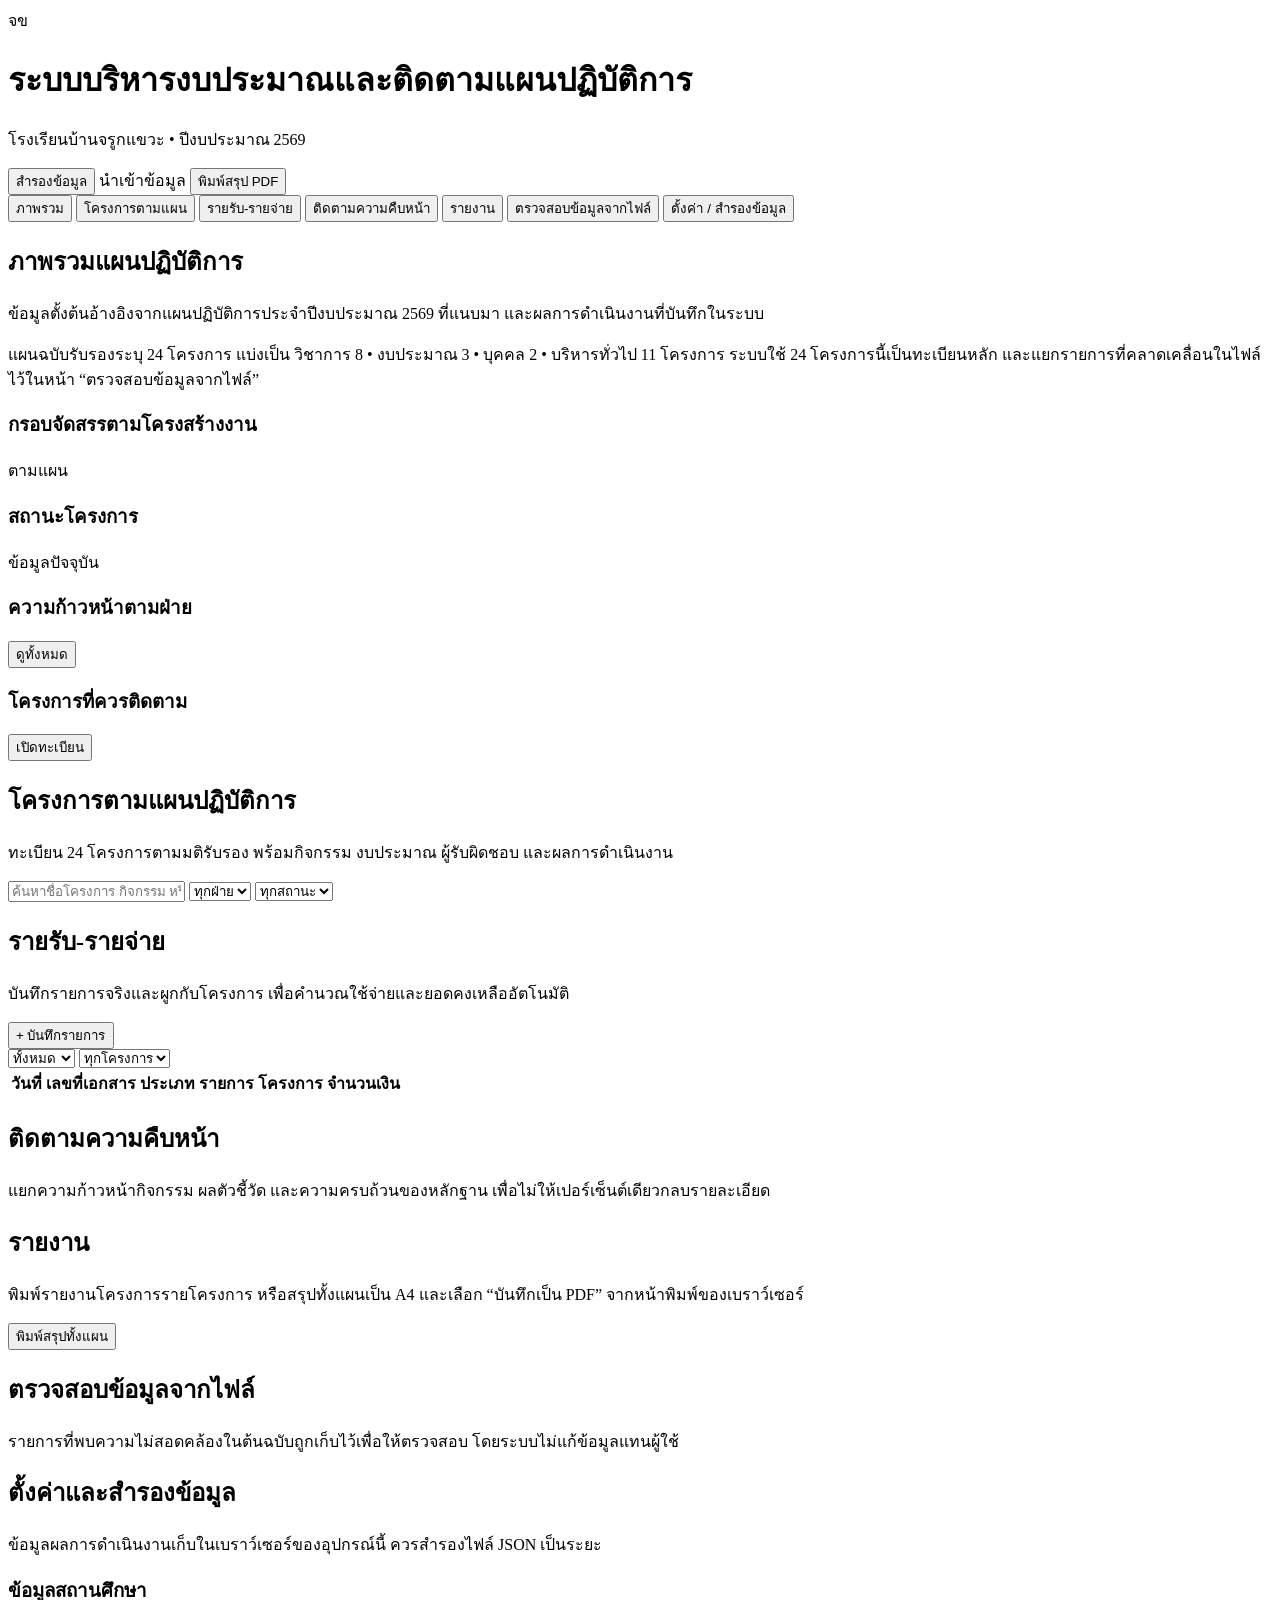
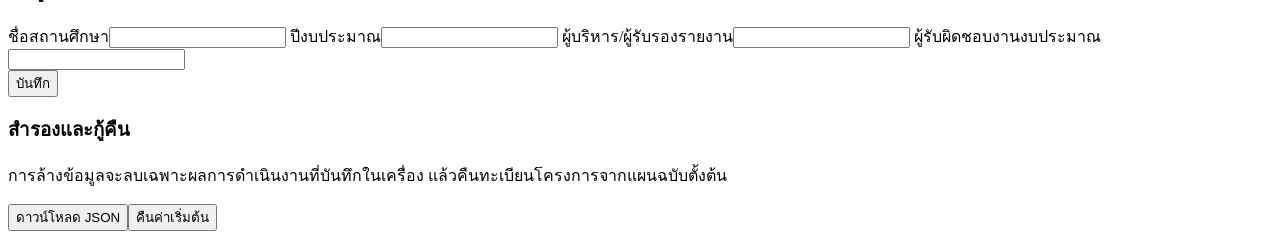
==== commit c3f3dd8b: "Rebuild app around 2569 action plan data and PDF reports" ====
--- a/index.html
+++ b/index.html
@@ -1,302 +1,168 @@
 <!doctype html>
 <html lang="th">
 <head>
-  <meta charset="utf-8" />
-  <meta name="viewport" content="width=device-width,initial-scale=1,viewport-fit=cover" />
-  <meta name="theme-color" content="#0f766e" />
-  <meta name="description" content="ระบบบริหารงานงบประมาณโรงเรียนบ้านจรูกแขวะ" />
-  <link rel="manifest" href="manifest.webmanifest" />
-  <title>ระบบบริหารงานงบประมาณโรงเรียน</title>
-  <style>
-    :root{
-      --bg:#f5f7fb;--panel:#fff;--text:#172033;--muted:#667085;--line:#e5e7eb;
-      --primary:#0f766e;--primary2:#115e59;--soft:#ecfdf5;--warn:#b45309;--danger:#b42318;
-      --shadow:0 10px 30px rgba(16,24,40,.07);--radius:18px
-    }
-    *{box-sizing:border-box} body{margin:0;font-family:system-ui,-apple-system,"Segoe UI",Tahoma,sans-serif;background:var(--bg);color:var(--text)}
-    button,input,select,textarea{font:inherit} button{cursor:pointer}
-    .app{min-height:100vh}.topbar{position:sticky;top:0;z-index:10;background:rgba(255,255,255,.95);backdrop-filter:blur(10px);border-bottom:1px solid var(--line)}
-    .topbar-inner{max-width:1440px;margin:auto;padding:14px 18px;display:flex;gap:14px;align-items:center;justify-content:space-between}
-    .brand{display:flex;gap:12px;align-items:center}.logo{width:42px;height:42px;border-radius:14px;background:linear-gradient(135deg,#0f766e,#14b8a6);display:grid;place-items:center;color:white;font-weight:800}
-    .brand h1{font-size:18px;margin:0}.brand p{margin:3px 0 0;color:var(--muted);font-size:12px}
-    .top-actions{display:flex;gap:8px;flex-wrap:wrap;justify-content:flex-end}
-    .btn{border:1px solid var(--line);background:white;color:var(--text);padding:9px 12px;border-radius:12px}.btn:hover{background:#f8fafc}
-    .btn.primary{background:var(--primary);color:white;border-color:var(--primary)} .btn.primary:hover{background:var(--primary2)}
-    .btn.danger{color:var(--danger)}
-    .layout{max-width:1440px;margin:auto;display:grid;grid-template-columns:250px 1fr;gap:18px;padding:18px}
-    .sidebar{background:var(--panel);border:1px solid var(--line);box-shadow:var(--shadow);border-radius:var(--radius);padding:12px;height:fit-content;position:sticky;top:88px}
-    .nav button{width:100%;display:flex;align-items:center;gap:10px;border:0;background:transparent;padding:11px 12px;border-radius:12px;text-align:left;color:#344054;margin:3px 0}
-    .nav button.active{background:#ecfdf5;color:var(--primary);font-weight:700}.nav small{display:block;color:var(--muted);padding:12px 10px 4px}
-    main{min-width:0}.page{display:none}.page.active{display:block}
-    .hero{display:flex;align-items:flex-end;justify-content:space-between;gap:16px;margin:4px 0 16px}.hero h2{margin:0 0 5px;font-size:25px}.hero p{margin:0;color:var(--muted)}
-    .cards{display:grid;grid-template-columns:repeat(4,minmax(0,1fr));gap:14px}.card{background:var(--panel);border:1px solid var(--line);border-radius:var(--radius);box-shadow:var(--shadow);padding:16px}
-    .metric .label{font-size:13px;color:var(--muted)}.metric .value{font-size:25px;font-weight:800;margin:7px 0 4px}.metric .sub{font-size:12px;color:var(--muted)}
-    .grid2{display:grid;grid-template-columns:1.2fr .8fr;gap:14px;margin-top:14px}.grid3{display:grid;grid-template-columns:repeat(3,1fr);gap:14px}
-    .section-title{display:flex;justify-content:space-between;align-items:center;gap:10px;margin-bottom:12px}.section-title h3{font-size:16px;margin:0}
-    .progress{height:10px;background:#eef2f6;border-radius:999px;overflow:hidden}.progress>span{display:block;height:100%;background:linear-gradient(90deg,#14b8a6,#0f766e)}
-    .row{display:flex;gap:10px;align-items:center}.between{justify-content:space-between}.muted{color:var(--muted)} .small{font-size:12px}
-    .list{display:grid;gap:9px}.list-item{border:1px solid var(--line);border-radius:14px;padding:12px}.list-item h4{margin:0 0 5px;font-size:14px}
-    .pill{display:inline-flex;align-items:center;padding:4px 8px;border-radius:999px;background:#f2f4f7;color:#475467;font-size:11px;font-weight:700}
-    .pill.done{background:#ecfdf3;color:#027a48}.pill.work{background:#eff8ff;color:#175cd3}.pill.wait{background:#fffaeb;color:#b54708}.pill.late{background:#fef3f2;color:#b42318}
-    table{width:100%;border-collapse:collapse}.table-wrap{overflow:auto;border:1px solid var(--line);border-radius:14px}
-    th,td{padding:11px 12px;border-bottom:1px solid var(--line);text-align:left;white-space:nowrap;font-size:13px}th{background:#f8fafc;color:#475467;font-weight:700}tr:last-child td{border-bottom:0}
-    .toolbar{display:flex;gap:8px;flex-wrap:wrap;margin-bottom:12px}.field{display:grid;gap:6px}.field label{font-size:12px;color:#475467;font-weight:700}
-    .field input,.field select,.field textarea{width:100%;border:1px solid #d0d5dd;border-radius:11px;padding:10px;background:white;color:var(--text)}
-    .form-grid{display:grid;grid-template-columns:repeat(2,1fr);gap:12px}.span2{grid-column:1/-1}
-    dialog{border:0;border-radius:20px;padding:0;box-shadow:0 30px 80px rgba(0,0,0,.25);width:min(720px,calc(100vw - 28px))}
-    dialog::backdrop{background:rgba(15,23,42,.45)}.modal{padding:18px}.modal h3{margin:0 0 14px}.modal-actions{display:flex;justify-content:flex-end;gap:8px;margin-top:16px}
-    .empty{padding:24px;text-align:center;color:var(--muted)} .kpi-line{display:grid;grid-template-columns:120px 1fr 60px;gap:10px;align-items:center;margin:10px 0}
-    .status-dot{width:9px;height:9px;border-radius:50%;display:inline-block;margin-right:6px;background:#98a2b3}
-    .notice{background:#fffaeb;border:1px solid #fedf89;border-radius:14px;padding:12px;color:#7a2e0e;font-size:13px}
-    .footer{max-width:1440px;margin:0 auto;padding:0 18px 24px;color:var(--muted);font-size:12px}
-    @media(max-width:1050px){.cards{grid-template-columns:repeat(2,1fr)}.grid2{grid-template-columns:1fr}.layout{grid-template-columns:1fr}.sidebar{position:static}.nav{display:flex;overflow:auto}.nav small{display:none}.nav button{min-width:max-content}}
-    @media(max-width:650px){.topbar-inner{align-items:flex-start}.top-actions .btn{padding:8px}.brand p{display:none}.layout{padding:12px}.cards,.grid3,.form-grid{grid-template-columns:1fr}.span2{grid-column:auto}.hero{align-items:flex-start;flex-direction:column}.hero h2{font-size:22px}.kpi-line{grid-template-columns:90px 1fr 48px}}
-    @media print{.topbar,.sidebar,.no-print,.footer{display:none!important}.layout{display:block;padding:0}.card{box-shadow:none}.page{display:none!important}.page.active{display:block!important}}
-  </style>
+  <meta charset="utf-8">
+  <meta name="viewport" content="width=device-width,initial-scale=1,viewport-fit=cover">
+  <meta name="theme-color" content="#14532d">
+  <meta name="description" content="ระบบบริหารงบประมาณและติดตามแผนปฏิบัติการ โรงเรียนบ้านจรูกแขวะ ปีงบประมาณ 2569">
+  <link rel="manifest" href="manifest.webmanifest">
+  <link rel="stylesheet" href="styles.css">
+  <title>แผนปฏิบัติการ 2569 | โรงเรียนบ้านจรูกแขวะ</title>
 </head>
 <body>
-<div class="app">
-  <header class="topbar">
-    <div class="topbar-inner">
-      <div class="brand">
-        <div class="logo">฿</div>
-        <div><h1>ระบบบริหารงานงบประมาณโรงเรียน</h1><p>โรงเรียนบ้านจรูกแขวะ • ปีงบประมาณ 2569</p></div>
+<header class="topbar">
+  <div class="topbar-inner">
+    <div class="brand">
+      <div class="brand-mark">จข</div>
+      <div><h1>ระบบบริหารงบประมาณและติดตามแผนปฏิบัติการ</h1><p>โรงเรียนบ้านจรูกแขวะ • ปีงบประมาณ 2569</p></div>
+    </div>
+    <div class="top-actions">
+      <button class="btn" id="backupBtn">สำรองข้อมูล</button>
+      <label class="btn" for="restoreFile">นำเข้าข้อมูล</label>
+      <input id="restoreFile" type="file" accept=".json" hidden>
+      <button class="btn primary" id="printSummaryBtn">พิมพ์สรุป PDF</button>
+    </div>
+  </div>
+</header>
+
+<div class="layout">
+  <aside class="sidebar">
+    <nav id="nav">
+      <button class="active" data-page="dashboard">ภาพรวม</button>
+      <button data-page="projects">โครงการตามแผน</button>
+      <button data-page="transactions">รายรับ-รายจ่าย</button>
+      <button data-page="progress">ติดตามความคืบหน้า</button>
+      <button data-page="reports">รายงาน</button>
+      <button data-page="audit">ตรวจสอบข้อมูลจากไฟล์</button>
+      <button data-page="settings">ตั้งค่า / สำรองข้อมูล</button>
+    </nav>
+  </aside>
+
+  <main>
+    <section class="page active" id="dashboard">
+      <div class="hero">
+        <div><h2>ภาพรวมแผนปฏิบัติการ</h2><p>ข้อมูลตั้งต้นอ้างอิงจากแผนปฏิบัติการประจำปีงบประมาณ 2569 ที่แนบมา และผลการดำเนินงานที่บันทึกในระบบ</p></div>
       </div>
-      <div class="top-actions">
-        <button class="btn" id="exportBtn">ส่งออกข้อมูล</button>
-        <label class="btn" for="importFile">นำเข้าข้อมูล</label><input id="importFile" type="file" accept=".json" hidden />
-        <button class="btn" onclick="window.print()">พิมพ์รายงาน</button>
+      <div class="source-banner">แผนฉบับรับรองระบุ 24 โครงการ แบ่งเป็น วิชาการ 8 • งบประมาณ 3 • บุคคล 2 • บริหารทั่วไป 11 โครงการ ระบบใช้ 24 โครงการนี้เป็นทะเบียนหลัก และแยกรายการที่คลาดเคลื่อนในไฟล์ไว้ในหน้า “ตรวจสอบข้อมูลจากไฟล์”</div>
+      <div class="metrics" id="dashboardMetrics"></div>
+      <div class="grid2">
+        <article class="card"><div class="section-head"><h3>กรอบจัดสรรตามโครงสร้างงาน</h3><span>ตามแผน</span></div><div id="allocationBars"></div></article>
+        <article class="card"><div class="section-head"><h3>สถานะโครงการ</h3><span>ข้อมูลปัจจุบัน</span></div><div id="statusSummary"></div></article>
       </div>
-    </div>
-  </header>
+      <div class="grid2">
+        <article class="card"><div class="section-head"><h3>ความก้าวหน้าตามฝ่าย</h3><button class="link-btn" data-goto="progress">ดูทั้งหมด</button></div><div id="departmentProgress"></div></article>
+        <article class="card"><div class="section-head"><h3>โครงการที่ควรติดตาม</h3><button class="link-btn" data-goto="projects">เปิดทะเบียน</button></div><div id="attentionList"></div></article>
+      </div>
+    </section>
 
-  <div class="layout">
-    <aside class="sidebar no-print">
-      <nav class="nav" id="nav">
-        <small>เมนูหลัก</small>
-        <button class="active" data-page="dashboard">ภาพรวม</button>
-        <button data-page="projects">แผนงานและโครงการ</button>
-        <button data-page="transactions">รายรับ-รายจ่าย</button>
-        <button data-page="procurement">จัดซื้อจัดจ้าง</button>
-        <button data-page="tasks">งานที่ต้องดำเนินการ</button>
-        <button data-page="reports">รายงาน</button>
-        <small>ระบบ</small>
-        <button data-page="settings">ตั้งค่าและสำรองข้อมูล</button>
-      </nav>
-    </aside>
+    <section class="page" id="projects">
+      <div class="hero">
+        <div><h2>โครงการตามแผนปฏิบัติการ</h2><p>ทะเบียน 24 โครงการตามมติรับรอง พร้อมกิจกรรม งบประมาณ ผู้รับผิดชอบ และผลการดำเนินงาน</p></div>
+      </div>
+      <div class="card">
+        <div class="toolbar">
+          <input id="projectSearch" class="control grow" placeholder="ค้นหาชื่อโครงการ กิจกรรม หรือผู้รับผิดชอบ">
+          <select id="deptFilter" class="control"><option value="">ทุกฝ่าย</option></select>
+          <select id="statusFilter" class="control"><option value="">ทุกสถานะ</option></select>
+        </div>
+        <div id="projectCards" class="project-list"></div>
+      </div>
+    </section>
 
-    <main>
-      <section class="page active" id="dashboard">
-        <div class="hero"><div><h2>ภาพรวมงบประมาณ</h2><p>ติดตามงบประมาณ การเบิกจ่าย และความคืบหน้าของโครงการจากข้อมูลจริงที่บันทึกในระบบ</p></div><button class="btn primary no-print" onclick="openProject()">+ เพิ่มโครงการ</button></div>
-        <div class="cards" id="metrics"></div>
-        <div class="grid2">
-          <div class="card"><div class="section-title"><h3>การใช้จ่ายตามแหล่งเงิน</h3><span class="small muted">คำนวณจากรายการรายจ่าย</span></div><div id="fundProgress"></div></div>
-          <div class="card"><div class="section-title"><h3>สถานะโครงการ</h3><span class="small muted">จำนวนโครงการ</span></div><div id="projectStatus"></div></div>
+    <section class="page" id="transactions">
+      <div class="hero"><div><h2>รายรับ-รายจ่าย</h2><p>บันทึกรายการจริงและผูกกับโครงการ เพื่อคำนวณใช้จ่ายและยอดคงเหลืออัตโนมัติ</p></div><button class="btn primary" id="addTxBtn">+ บันทึกรายการ</button></div>
+      <div class="metrics" id="txMetrics"></div>
+      <div class="card">
+        <div class="toolbar">
+          <select id="txTypeFilter" class="control"><option value="">ทั้งหมด</option><option value="income">รายรับ</option><option value="expense">รายจ่าย</option></select>
+          <select id="txProjectFilter" class="control"><option value="">ทุกโครงการ</option></select>
         </div>
-        <div class="grid2">
-          <div class="card"><div class="section-title"><h3>โครงการล่าสุด</h3><button class="btn no-print" data-goto="projects">ดูทั้งหมด</button></div><div class="list" id="recentProjects"></div></div>
-          <div class="card"><div class="section-title"><h3>สิ่งที่ต้องติดตาม</h3><button class="btn no-print" data-goto="tasks">ดูงาน</button></div><div class="list" id="urgentTasks"></div></div>
-        </div>
-      </section>
+        <div class="table-wrap"><table><thead><tr><th>วันที่</th><th>เลขที่เอกสาร</th><th>ประเภท</th><th>รายการ</th><th>โครงการ</th><th>จำนวนเงิน</th><th></th></tr></thead><tbody id="txRows"></tbody></table></div>
+      </div>
+    </section>
 
-      <section class="page" id="projects">
-        <div class="hero"><div><h2>แผนงานและโครงการ</h2><p>กำหนดงบ ผู้รับผิดชอบ เป้าหมาย ความก้าวหน้า และสถานะของแต่ละโครงการ</p></div><button class="btn primary" onclick="openProject()">+ เพิ่มโครงการ</button></div>
-        <div class="card"><div class="toolbar"><input id="projectSearch" placeholder="ค้นหาโครงการ..." class="btn" style="min-width:240px;text-align:left"><select id="projectFilter" class="btn"><option value="">ทุกสถานะ</option><option>ยังไม่เริ่ม</option><option>กำลังดำเนินการ</option><option>รอเอกสาร</option><option>รออนุมัติ</option><option>รอตรวจรับ</option><option>เบิกจ่ายแล้ว</option><option>เสร็จสิ้น</option></select></div><div class="table-wrap"><table><thead><tr><th>โครงการ</th><th>ผู้รับผิดชอบ</th><th>แหล่งเงิน</th><th>งบประมาณ</th><th>ใช้แล้ว</th><th>ความก้าวหน้า</th><th>สถานะ</th><th></th></tr></thead><tbody id="projectRows"></tbody></table></div></div>
-      </section>
+    <section class="page" id="progress">
+      <div class="hero"><div><h2>ติดตามความคืบหน้า</h2><p>แยกความก้าวหน้ากิจกรรม ผลตัวชี้วัด และความครบถ้วนของหลักฐาน เพื่อไม่ให้เปอร์เซ็นต์เดียวกลบรายละเอียด</p></div></div>
+      <div class="card"><div id="progressBoard"></div></div>
+    </section>
 
-      <section class="page" id="transactions">
-        <div class="hero"><div><h2>รายรับ-รายจ่าย</h2><p>ทะเบียนคุมเงิน แยกตามแหล่งเงินและโครงการ พร้อมคำนวณยอดคงเหลืออัตโนมัติ</p></div><button class="btn primary" onclick="openTransaction()">+ บันทึกรายการ</button></div>
-        <div class="cards" id="transactionMetrics"></div>
-        <div class="card" style="margin-top:14px"><div class="toolbar"><select id="txTypeFilter" class="btn"><option value="">ทั้งหมด</option><option value="income">รายรับ</option><option value="expense">รายจ่าย</option></select><select id="txFundFilter" class="btn"></select></div><div class="table-wrap"><table><thead><tr><th>วันที่</th><th>เลขที่เอกสาร</th><th>ประเภท</th><th>รายการ</th><th>แหล่งเงิน</th><th>โครงการ</th><th>จำนวนเงิน</th><th></th></tr></thead><tbody id="transactionRows"></tbody></table></div></div>
-      </section>
+    <section class="page" id="reports">
+      <div class="hero"><div><h2>รายงาน</h2><p>พิมพ์รายงานโครงการรายโครงการ หรือสรุปทั้งแผนเป็น A4 และเลือก “บันทึกเป็น PDF” จากหน้าพิมพ์ของเบราว์เซอร์</p></div><button class="btn primary" id="printSummaryBtn2">พิมพ์สรุปทั้งแผน</button></div>
+      <div class="card"><div id="reportProjectList" class="report-list"></div></div>
+    </section>
 
-      <section class="page" id="procurement">
-        <div class="hero"><div><h2>จัดซื้อจัดจ้าง</h2><p>ติดตามคำขอซื้อ/จ้าง ผู้ขาย วงเงิน สถานะตรวจรับ และเอกสารที่เกี่ยวข้อง</p></div><button class="btn primary" onclick="openProcurement()">+ เพิ่มรายการ</button></div>
-        <div class="card"><div class="table-wrap"><table><thead><tr><th>วันที่</th><th>รายการ</th><th>โครงการ</th><th>ผู้ขาย/ผู้รับจ้าง</th><th>วงเงิน</th><th>สถานะ</th><th>กำหนดตรวจรับ</th><th></th></tr></thead><tbody id="procurementRows"></tbody></table></div></div>
-      </section>
+    <section class="page" id="audit">
+      <div class="hero"><div><h2>ตรวจสอบข้อมูลจากไฟล์</h2><p>รายการที่พบความไม่สอดคล้องในต้นฉบับถูกเก็บไว้เพื่อให้ตรวจสอบ โดยระบบไม่แก้ข้อมูลแทนผู้ใช้</p></div></div>
+      <div class="card" id="auditContent"></div>
+    </section>
 
-      <section class="page" id="tasks">
-        <div class="hero"><div><h2>งานที่ต้องดำเนินการ</h2><p>รายการที่ค้าง รอเอกสาร รออนุมัติ รอตรวจรับ และใกล้ครบกำหนด</p></div><button class="btn primary" onclick="openTask()">+ เพิ่มงาน</button></div>
-        <div class="grid3" id="taskColumns"></div>
-      </section>
-
-      <section class="page" id="reports">
-        <div class="hero"><div><h2>รายงานสำหรับผู้บริหาร</h2><p>สรุปงบประมาณ การใช้จ่าย และความก้าวหน้าโครงการในหน้าเดียว</p></div><button class="btn no-print" onclick="window.print()">พิมพ์ / บันทึก PDF</button></div>
-        <div class="card"><div class="section-title"><h3>สรุปประจำปีงบประมาณ 2569</h3><span class="small muted" id="reportDate"></span></div><div class="cards" id="reportMetrics"></div></div>
-        <div class="grid2"><div class="card"><h3>สรุปแหล่งเงิน</h3><div id="reportFunds"></div></div><div class="card"><h3>สรุปความก้าวหน้าโครงการ</h3><div id="reportProjects"></div></div></div>
-      </section>
-
-      <section class="page" id="settings">
-        <div class="hero"><div><h2>ตั้งค่าและสำรองข้อมูล</h2><p>ข้อมูลบันทึกในเบราว์เซอร์ของอุปกรณ์นี้ สามารถส่งออกไฟล์ JSON เพื่อสำรองและย้ายเครื่องได้</p></div></div>
-        <div class="grid2">
-          <div class="card"><h3>ข้อมูลสถานศึกษา</h3><div class="form-grid"><div class="field span2"><label>ชื่อสถานศึกษา</label><input id="schoolName"></div><div class="field"><label>ปีงบประมาณ</label><input id="fiscalYear" type="number"></div><div class="field"><label>ผู้รับผิดชอบงานงบประมาณ</label><input id="budgetOwner"></div></div><div class="modal-actions"><button class="btn primary" id="saveSettings">บันทึกการตั้งค่า</button></div></div>
-          <div class="card"><h3>การสำรองข้อมูล</h3><p class="muted">แนะนำให้ส่งออกข้อมูลเป็นระยะ โดยเฉพาะก่อนล้างข้อมูลเบราว์เซอร์หรือเปลี่ยนอุปกรณ์</p><div class="row" style="flex-wrap:wrap"><button class="btn" id="exportBtn2">ดาวน์โหลดไฟล์สำรอง</button><button class="btn danger" id="resetBtn">ล้างข้อมูลทั้งหมด</button></div><div class="notice" style="margin-top:14px">เวอร์ชันนี้เป็นระบบใช้งานภายในบนอุปกรณ์เดียว ยังไม่มีการยืนยันตัวตนหรือฐานข้อมูลส่วนกลาง จึงไม่ควรบันทึกข้อมูลส่วนบุคคลอ่อนไหวหรือข้อมูลลับที่ไม่จำเป็น</div></div>
-        </div>
-      </section>
-    </main>
-  </div>
-  <div class="footer">ระบบบริหารงานงบประมาณโรงเรียน • ข้อมูลคำนวณจากรายการที่บันทึกในระบบ</div>
+    <section class="page" id="settings">
+      <div class="hero"><div><h2>ตั้งค่าและสำรองข้อมูล</h2><p>ข้อมูลผลการดำเนินงานเก็บในเบราว์เซอร์ของอุปกรณ์นี้ ควรสำรองไฟล์ JSON เป็นระยะ</p></div></div>
+      <div class="grid2">
+        <article class="card">
+          <h3>ข้อมูลสถานศึกษา</h3>
+          <div class="form-grid">
+            <label class="field span2">ชื่อสถานศึกษา<input id="schoolName"></label>
+            <label class="field">ปีงบประมาณ<input id="fiscalYear" type="number"></label>
+            <label class="field">ผู้บริหาร/ผู้รับรองรายงาน<input id="directorName"></label>
+            <label class="field span2">ผู้รับผิดชอบงานงบประมาณ<input id="budgetOfficer"></label>
+          </div>
+          <div class="actions"><button class="btn primary" id="saveSettingsBtn">บันทึก</button></div>
+        </article>
+        <article class="card">
+          <h3>สำรองและกู้คืน</h3>
+          <p class="muted">การล้างข้อมูลจะลบเฉพาะผลการดำเนินงานที่บันทึกในเครื่อง แล้วคืนทะเบียนโครงการจากแผนฉบับตั้งต้น</p>
+          <div class="actions left"><button class="btn" id="backupBtn2">ดาวน์โหลด JSON</button><button class="btn danger" id="resetBtn">คืนค่าเริ่มต้น</button></div>
+        </article>
+      </div>
+    </section>
+  </main>
 </div>
 
-<dialog id="projectDialog"><form method="dialog" class="modal" id="projectForm"><h3 id="projectDialogTitle">เพิ่มโครงการ</h3><input type="hidden" name="id">
-<div class="form-grid">
-<div class="field span2"><label>ชื่อโครงการ</label><input name="name" required></div>
-<div class="field"><label>ผู้รับผิดชอบ</label><input name="owner" required></div><div class="field"><label>แหล่งเงิน</label><select name="fund" required></select></div>
-<div class="field"><label>งบประมาณ</label><input name="budget" type="number" min="0" step="0.01" required></div><div class="field"><label>ความก้าวหน้า (%)</label><input name="progress" type="number" min="0" max="100" required></div>
-<div class="field"><label>สถานะ</label><select name="status"><option>ยังไม่เริ่ม</option><option>กำลังดำเนินการ</option><option>รอเอกสาร</option><option>รออนุมัติ</option><option>รอตรวจรับ</option><option>เบิกจ่ายแล้ว</option><option>เสร็จสิ้น</option></select></div><div class="field"><label>กำหนดสิ้นสุด</label><input name="due" type="date"></div>
-<div class="field span2"><label>เป้าหมาย/ตัวชี้วัด</label><textarea name="target" rows="3"></textarea></div></div>
-<div class="modal-actions"><button class="btn" value="cancel">ยกเลิก</button><button class="btn primary" value="default" id="saveProjectBtn">บันทึก</button></div></form></dialog>
+<dialog id="projectDialog">
+  <form method="dialog" class="modal" id="projectForm">
+    <div class="modal-head"><div><h3 id="projectDialogTitle">บันทึกผลโครงการ</h3><p id="projectDialogSub"></p></div><button class="icon-btn" value="cancel" aria-label="ปิด">×</button></div>
+    <input type="hidden" name="projectId">
+    <div class="form-grid">
+      <label class="field">สถานะ<select name="status"></select></label>
+      <label class="field">ความก้าวหน้ากิจกรรม (%)<input name="activityProgress" type="number" min="0" max="100"></label>
+      <label class="field">ผลตัวชี้วัด (%)<input name="indicatorProgress" type="number" min="0" max="100"></label>
+      <label class="field">ความครบถ้วนหลักฐาน (%)<input name="evidenceProgress" type="number" min="0" max="100"></label>
+      <label class="field">วันที่เริ่ม<input name="startDate" type="date"></label>
+      <label class="field">วันที่สิ้นสุด/สรุปผล<input name="endDate" type="date"></label>
+      <label class="field span2">ผลการดำเนินงาน<textarea name="resultSummary" rows="4"></textarea></label>
+      <label class="field span2">ปัญหา/อุปสรรค<textarea name="problems" rows="3"></textarea></label>
+      <label class="field span2">ข้อเสนอแนะ/แนวทางพัฒนาต่อ<textarea name="suggestions" rows="3"></textarea></label>
+    </div>
+    <div class="activity-editor">
+      <h4>กิจกรรมตามแผน</h4><div id="activityChecklist"></div>
+    </div>
+    <div class="evidence-editor">
+      <div class="section-head"><h4>ภาพหลักฐาน</h4><span>สูงสุด 6 ภาพ/โครงการ</span></div>
+      <input id="evidenceInput" type="file" accept="image/*" multiple>
+      <div id="evidencePreview" class="evidence-grid"></div>
+    </div>
+    <div class="actions"><button class="btn" value="cancel">ยกเลิก</button><button class="btn primary" id="saveProjectProgressBtn" value="default">บันทึกผล</button></div>
+  </form>
+</dialog>
 
-<dialog id="transactionDialog"><form method="dialog" class="modal" id="transactionForm"><h3>บันทึกรายรับ-รายจ่าย</h3>
-<div class="form-grid"><div class="field"><label>วันที่</label><input name="date" type="date" required></div><div class="field"><label>เลขที่เอกสาร</label><input name="docNo"></div>
-<div class="field"><label>ประเภท</label><select name="type"><option value="income">รายรับ</option><option value="expense">รายจ่าย</option></select></div><div class="field"><label>แหล่งเงิน</label><select name="fund" required></select></div>
-<div class="field span2"><label>รายการ</label><input name="title" required></div><div class="field"><label>โครงการ</label><select name="projectId"></select></div><div class="field"><label>จำนวนเงิน</label><input name="amount" type="number" min="0" step="0.01" required></div></div>
-<div class="modal-actions"><button class="btn" value="cancel">ยกเลิก</button><button class="btn primary" value="default" id="saveTransactionBtn">บันทึก</button></div></form></dialog>
+<dialog id="txDialog">
+  <form method="dialog" class="modal" id="txForm">
+    <div class="modal-head"><h3>บันทึกรายรับ-รายจ่าย</h3><button class="icon-btn" value="cancel">×</button></div>
+    <div class="form-grid">
+      <label class="field">วันที่<input name="date" type="date" required></label>
+      <label class="field">เลขที่เอกสาร<input name="docNo"></label>
+      <label class="field">ประเภท<select name="type"><option value="income">รายรับ</option><option value="expense">รายจ่าย</option></select></label>
+      <label class="field">โครงการ<select name="projectId"></select></label>
+      <label class="field span2">รายการ<input name="title" required></label>
+      <label class="field">แหล่งเงิน<input name="fundSource" placeholder="เช่น เงินอุดหนุนรายหัว"></label>
+      <label class="field">จำนวนเงิน<input name="amount" type="number" min="0" step="0.01" required></label>
+    </div>
+    <div class="actions"><button class="btn" value="cancel">ยกเลิก</button><button class="btn primary" id="saveTxBtn" value="default">บันทึก</button></div>
+  </form>
+</dialog>
 
-<dialog id="procurementDialog"><form method="dialog" class="modal" id="procurementForm"><h3>เพิ่มรายการจัดซื้อจัดจ้าง</h3>
-<div class="form-grid"><div class="field"><label>วันที่</label><input name="date" type="date" required></div><div class="field"><label>โครงการ</label><select name="projectId"></select></div>
-<div class="field span2"><label>รายการ</label><input name="title" required></div><div class="field"><label>ผู้ขาย/ผู้รับจ้าง</label><input name="vendor"></div><div class="field"><label>วงเงิน</label><input name="amount" type="number" min="0" step="0.01" required></div>
-<div class="field"><label>สถานะ</label><select name="status"><option>รออนุมัติ</option><option>ดำเนินการจัดซื้อ/จัดจ้าง</option><option>รอตรวจรับ</option><option>ตรวจรับแล้ว</option><option>เบิกจ่ายแล้ว</option><option>เสร็จสิ้น</option></select></div><div class="field"><label>กำหนดตรวจรับ</label><input name="inspectDue" type="date"></div></div>
-<div class="modal-actions"><button class="btn" value="cancel">ยกเลิก</button><button class="btn primary" value="default" id="saveProcurementBtn">บันทึก</button></div></form></dialog>
-
-<dialog id="taskDialog"><form method="dialog" class="modal" id="taskForm"><h3>เพิ่มงานที่ต้องดำเนินการ</h3>
-<div class="form-grid"><div class="field span2"><label>งาน</label><input name="title" required></div><div class="field"><label>หมวด</label><select name="category"><option>รอเอกสาร</option><option>รออนุมัติ</option><option>รอตรวจรับ</option><option>ติดตามโครงการ</option><option>อื่น ๆ</option></select></div><div class="field"><label>กำหนดเสร็จ</label><input name="due" type="date"></div><div class="field span2"><label>หมายเหตุ</label><textarea name="note" rows="3"></textarea></div></div>
-<div class="modal-actions"><button class="btn" value="cancel">ยกเลิก</button><button class="btn primary" value="default" id="saveTaskBtn">บันทึก</button></div></form></dialog>
-
-<script>
-const FUNDS=["เงินอุดหนุนรายหัว","เงินกิจกรรมพัฒนาผู้เรียน","เงินอาหารกลางวัน","เงินรายได้สถานศึกษา","เงินบริจาค","งบอื่น ๆ"];
-const KEY="schoolBudgetAppV1";
-const seed={
- settings:{schoolName:"โรงเรียนบ้านจรูกแขวะ",fiscalYear:2569,budgetOwner:""},
- projects:[
-  {id:"p1",name:"โครงการส่งเสริมการอ่านออกเขียนได้",owner:"ฝ่ายวิชาการ",fund:"เงินอุดหนุนรายหัว",budget:10000,progress:75,status:"กำลังดำเนินการ",due:"2026-09-30",target:"พัฒนาความสามารถด้านการอ่านและการเขียนของผู้เรียน"},
-  {id:"p2",name:"โครงการพัฒนาสภาพแวดล้อมในโรงเรียน",owner:"ฝ่ายบริหารทั่วไป",fund:"เงินอุดหนุนรายหัว",budget:15000,progress:50,status:"รอตรวจรับ",due:"2026-10-15",target:"ปรับปรุงสภาพแวดล้อมให้ปลอดภัยและเอื้อต่อการเรียนรู้"}
- ],
- transactions:[
-  {id:"t1",date:"2026-09-01",docNo:"รับ-001",type:"income",title:"รับจัดสรรเงินอุดหนุน",fund:"เงินอุดหนุนรายหัว",projectId:"",amount:50000},
-  {id:"t2",date:"2026-09-05",docNo:"จ-001",type:"expense",title:"วัสดุส่งเสริมการอ่าน",fund:"เงินอุดหนุนรายหัว",projectId:"p1",amount:6500}
- ],
- procurement:[
-  {id:"b1",date:"2026-09-10",projectId:"p2",title:"วัสดุปรับปรุงบริเวณโรงเรียน",vendor:"",amount:7500,status:"รอตรวจรับ",inspectDue:"2026-09-24"}
- ],
- tasks:[
-  {id:"k1",title:"ตรวจรับวัสดุปรับปรุงบริเวณโรงเรียน",category:"รอตรวจรับ",due:"2026-09-24",note:"ตรวจสอบรายการและหลักฐานก่อนเบิกจ่าย",done:false}
- ]
-};
-let data=load();
-function load(){try{const v=localStorage.getItem(KEY);return v?JSON.parse(v):structuredClone(seed)}catch(e){return structuredClone(seed)}}
-function save(){localStorage.setItem(KEY,JSON.stringify(data));renderAll()}
-function money(v){return new Intl.NumberFormat("th-TH",{style:"currency",currency:"THB",maximumFractionDigits:2}).format(Number(v||0))}
-function esc(s){return String(s??"").replace(/[&<>"']/g,m=>({"&":"&amp;","<":"&lt;",">":"&gt;",'"':"&quot;","'":"&#039;"}[m]))}
-function uid(p){return p+Date.now().toString(36)+Math.random().toString(36).slice(2,6)}
-function dateTH(s){if(!s)return "-";const d=new Date(s+"T00:00:00");return d.toLocaleDateString("th-TH",{day:"2-digit",month:"short",year:"numeric"})}
-function projectName(id){return data.projects.find(p=>p.id===id)?.name||"-"}
-function projectSpent(id){return data.transactions.filter(t=>t.type==="expense"&&t.projectId===id).reduce((a,b)=>a+Number(b.amount),0)}
-function sums(){const income=data.transactions.filter(x=>x.type==="income").reduce((a,b)=>a+Number(b.amount),0);const expense=data.transactions.filter(x=>x.type==="expense").reduce((a,b)=>a+Number(b.amount),0);const allocated=data.projects.reduce((a,b)=>a+Number(b.budget),0);return {income,expense,allocated,balance:income-expense}}
-function statusClass(s){if(["เสร็จสิ้น","เบิกจ่ายแล้ว","ตรวจรับแล้ว"].includes(s))return"done";if(["กำลังดำเนินการ","ดำเนินการจัดซื้อ/จัดจ้าง"].includes(s))return"work";if(["รอเอกสาร","รออนุมัติ","รอตรวจรับ","ยังไม่เริ่ม"].includes(s))return"wait";return""}
-function gotoPage(id){document.querySelectorAll(".page").forEach(x=>x.classList.toggle("active",x.id===id));document.querySelectorAll("#nav button").forEach(x=>x.classList.toggle("active",x.dataset.page===id));window.scrollTo({top:0,behavior:"smooth"});if(id==="reports")renderReports()}
-document.querySelectorAll("[data-page]").forEach(b=>b.onclick=()=>gotoPage(b.dataset.page));
-document.querySelectorAll("[data-goto]").forEach(b=>b.onclick=()=>gotoPage(b.dataset.goto));
-
-function renderMetrics(){
- const s=sums(),done=data.projects.filter(p=>p.status==="เสร็จสิ้น").length,total=data.projects.length,avg=total?Math.round(data.projects.reduce((a,p)=>a+Number(p.progress||0),0)/total):0;
- const cards=[
-  ["งบประมาณตามโครงการ",money(s.allocated),"วงเงินที่กำหนดไว้ในแผน"],
-  ["รายรับสะสม",money(s.income),"รายการรับเงินที่บันทึกแล้ว"],
-  ["เบิกจ่ายแล้ว",money(s.expense),s.income?((s.expense/s.income)*100).toFixed(1)+"% ของรายรับ":"ยังไม่มีรายรับ"],
-  ["ความก้าวหน้าโครงการ",avg+"%",done+" จาก "+total+" โครงการเสร็จสิ้น"]
- ];
- metrics.innerHTML=cards.map(c=>'<div class="card metric"><div class="label">'+c[0]+'</div><div class="value">'+c[1]+'</div><div class="sub">'+c[2]+'</div></div>').join("");
-}
-function renderFunds(){
- const out=FUNDS.map(f=>{const budget=data.projects.filter(p=>p.fund===f).reduce((a,b)=>a+Number(b.budget),0);const spent=data.transactions.filter(t=>t.type==="expense"&&t.fund===f).reduce((a,b)=>a+Number(b.amount),0);const pct=budget?Math.min(100,spent/budget*100):0;return '<div class="kpi-line"><span class="small">'+esc(f)+'</span><div><div class="progress"><span style="width:'+pct+'%"></span></div><div class="small muted" style="margin-top:4px">'+money(spent)+' / '+money(budget)+'</div></div><strong class="small">'+pct.toFixed(0)+'%</strong></div>'}).join("");
- fundProgress.innerHTML=out||'<div class="empty">ยังไม่มีข้อมูล</div>';
-}
-function renderProjectStatus(){
- const statuses=["ยังไม่เริ่ม","กำลังดำเนินการ","รอเอกสาร","รออนุมัติ","รอตรวจรับ","เบิกจ่ายแล้ว","เสร็จสิ้น"];
- projectStatus.innerHTML=statuses.map(s=>{const n=data.projects.filter(p=>p.status===s).length;return '<div class="row between list-item"><span><span class="status-dot"></span>'+s+'</span><strong>'+n+'</strong></div>'}).join("");
-}
-function renderRecent(){
- const arr=[...data.projects].slice(-5).reverse();
- recentProjects.innerHTML=arr.length?arr.map(p=>'<div class="list-item"><div class="row between"><h4>'+esc(p.name)+'</h4><span class="pill '+statusClass(p.status)+'">'+esc(p.status)+'</span></div><div class="row between small muted"><span>'+esc(p.owner)+'</span><span>'+Number(p.progress||0)+'%</span></div><div class="progress" style="margin-top:8px"><span style="width:'+Number(p.progress||0)+'%"></span></div></div>').join(""):'<div class="empty">ยังไม่มีโครงการ</div>';
-}
-function effectiveTasks(){
- const manual=data.tasks.filter(t=>!t.done).map(t=>({...t,source:"งาน"}));
- const proc=data.procurement.filter(p=>!["เสร็จสิ้น","เบิกจ่ายแล้ว"].includes(p.status)).map(p=>({id:"proc-"+p.id,title:p.title,category:p.status,due:p.inspectDue,note:"รายการจัดซื้อจัดจ้าง",source:"จัดซื้อ"}));
- const proj=data.projects.filter(p=>["รอเอกสาร","รออนุมัติ","รอตรวจรับ"].includes(p.status)).map(p=>({id:"proj-"+p.id,title:p.name,category:p.status,due:p.due,note:"สถานะโครงการ",source:"โครงการ"}));
- return [...manual,...proc,...proj].sort((a,b)=>(a.due||"9999").localeCompare(b.due||"9999"));
-}
-function renderUrgent(){
- const arr=effectiveTasks().slice(0,5);
- urgentTasks.innerHTML=arr.length?arr.map(t=>'<div class="list-item"><div class="row between"><h4>'+esc(t.title)+'</h4><span class="pill wait">'+esc(t.category)+'</span></div><div class="small muted">'+(t.due?"กำหนด "+dateTH(t.due):"ไม่กำหนดวัน")+' • '+esc(t.source)+'</div></div>').join(""):'<div class="empty">ไม่มีงานค้าง</div>';
-}
-function renderProjects(){
- const q=(projectSearch.value||"").toLowerCase(),f=projectFilter.value;
- const arr=data.projects.filter(p=>(!q||[p.name,p.owner,p.fund].join(" ").toLowerCase().includes(q))&&(!f||p.status===f));
- projectRows.innerHTML=arr.length?arr.map(p=>'<tr><td><strong>'+esc(p.name)+'</strong></td><td>'+esc(p.owner)+'</td><td>'+esc(p.fund)+'</td><td>'+money(p.budget)+'</td><td>'+money(projectSpent(p.id))+'</td><td style="min-width:160px"><div class="row"><div class="progress" style="flex:1"><span style="width:'+Number(p.progress||0)+'%"></span></div><span>'+Number(p.progress||0)+'%</span></div></td><td><span class="pill '+statusClass(p.status)+'">'+esc(p.status)+'</span></td><td><button class="btn" onclick="editProject(\''+p.id+'\')">แก้ไข</button> <button class="btn danger" onclick="deleteProject(\''+p.id+'\')">ลบ</button></td></tr>').join(""):'<tr><td colspan="8" class="empty">ไม่พบข้อมูล</td></tr>';
-}
-function renderTransactionMetrics(){const s=sums();transactionMetrics.innerHTML=[["รายรับ",s.income],["รายจ่าย",s.expense],["คงเหลือ",s.balance],["วงเงินโครงการ",s.allocated]].map(x=>'<div class="card metric"><div class="label">'+x[0]+'</div><div class="value">'+money(x[1])+'</div></div>').join("")}
-function renderTransactions(){
- const tf=txTypeFilter.value,ff=txFundFilter.value;
- const arr=[...data.transactions].filter(t=>(!tf||t.type===tf)&&(!ff||t.fund===ff)).sort((a,b)=>b.date.localeCompare(a.date));
- transactionRows.innerHTML=arr.length?arr.map(t=>'<tr><td>'+dateTH(t.date)+'</td><td>'+esc(t.docNo||"-")+'</td><td><span class="pill '+(t.type==="income"?"done":"wait")+'">'+(t.type==="income"?"รายรับ":"รายจ่าย")+'</span></td><td>'+esc(t.title)+'</td><td>'+esc(t.fund)+'</td><td>'+esc(projectName(t.projectId))+'</td><td><strong>'+money(t.amount)+'</strong></td><td><button class="btn danger" onclick="deleteTransaction(\''+t.id+'\')">ลบ</button></td></tr>').join(""):'<tr><td colspan="8" class="empty">ยังไม่มีรายการ</td></tr>';
-}
-function renderProcurement(){
- const arr=[...data.procurement].sort((a,b)=>b.date.localeCompare(a.date));
- procurementRows.innerHTML=arr.length?arr.map(p=>'<tr><td>'+dateTH(p.date)+'</td><td><strong>'+esc(p.title)+'</strong></td><td>'+esc(projectName(p.projectId))+'</td><td>'+esc(p.vendor||"-")+'</td><td>'+money(p.amount)+'</td><td><span class="pill '+statusClass(p.status)+'">'+esc(p.status)+'</span></td><td>'+dateTH(p.inspectDue)+'</td><td><button class="btn" onclick="advanceProcurement(\''+p.id+'\')">เลื่อนสถานะ</button> <button class="btn danger" onclick="deleteProcurement(\''+p.id+'\')">ลบ</button></td></tr>').join(""):'<tr><td colspan="8" class="empty">ยังไม่มีรายการ</td></tr>';
-}
-function renderTasks(){
- const manual=data.tasks;
- const cats=["งานค้าง","ใกล้กำหนด","เสร็จแล้ว"];
- const today=new Date().toISOString().slice(0,10);const soon=new Date(Date.now()+7*864e5).toISOString().slice(0,10);
- const groups=[
-  manual.filter(t=>!t.done&&(!t.due||t.due>soon)),
-  manual.filter(t=>!t.done&&t.due&&t.due<=soon),
-  manual.filter(t=>t.done)
- ];
- taskColumns.innerHTML=groups.map((g,i)=>'<div class="card"><div class="section-title"><h3>'+cats[i]+'</h3><span class="pill">'+g.length+'</span></div><div class="list">'+(g.length?g.map(t=>'<div class="list-item"><div class="row between"><h4>'+esc(t.title)+'</h4><span class="pill '+(t.done?"done":(t.due&&t.due<today?"late":"wait"))+'">'+esc(t.category)+'</span></div><div class="small muted">'+(t.due?"กำหนด "+dateTH(t.due):"ไม่กำหนดวัน")+'</div><div class="row" style="margin-top:9px"><button class="btn" onclick="toggleTask(\''+t.id+'\')">'+(t.done?"เปิดงานอีกครั้ง":"ทำเสร็จแล้ว")+'</button><button class="btn danger" onclick="deleteTask(\''+t.id+'\')">ลบ</button></div></div>').join(""):'<div class="empty">ไม่มีรายการ</div>')+'</div></div>').join("");
-}
-function renderReports(){
- reportDate.textContent="ข้อมูล ณ "+new Date().toLocaleDateString("th-TH",{day:"numeric",month:"long",year:"numeric"});
- const s=sums(),avg=data.projects.length?Math.round(data.projects.reduce((a,p)=>a+Number(p.progress||0),0)/data.projects.length):0;
- reportMetrics.innerHTML=[["รายรับทั้งหมด",money(s.income)],["รายจ่ายทั้งหมด",money(s.expense)],["คงเหลือ",money(s.balance)],["ความก้าวหน้าเฉลี่ย",avg+"%"]].map(x=>'<div class="metric"><div class="label">'+x[0]+'</div><div class="value">'+x[1]+'</div></div>').join("");
- reportFunds.innerHTML=FUNDS.map(f=>{const inc=data.transactions.filter(t=>t.type==="income"&&t.fund===f).reduce((a,b)=>a+Number(b.amount),0);const exp=data.transactions.filter(t=>t.type==="expense"&&t.fund===f).reduce((a,b)=>a+Number(b.amount),0);return '<div class="row between list-item"><span>'+esc(f)+'</span><span class="small">รับ '+money(inc)+' • จ่าย '+money(exp)+' • คงเหลือ '+money(inc-exp)+'</span></div>'}).join("");
- reportProjects.innerHTML=data.projects.length?data.projects.map(p=>'<div class="list-item"><div class="row between"><strong>'+esc(p.name)+'</strong><span>'+Number(p.progress||0)+'%</span></div><div class="progress" style="margin-top:8px"><span style="width:'+Number(p.progress||0)+'%"></span></div><div class="small muted" style="margin-top:6px">'+esc(p.status)+' • ใช้ '+money(projectSpent(p.id))+' จาก '+money(p.budget)+'</div></div>').join(""):'<div class="empty">ยังไม่มีโครงการ</div>';
-}
-function fillSelects(){
- document.querySelectorAll('select[name="fund"]').forEach(s=>{const v=s.value;s.innerHTML=FUNDS.map(f=>'<option>'+esc(f)+'</option>').join("");if(v)s.value=v});
- txFundFilter.innerHTML='<option value="">ทุกแหล่งเงิน</option>'+FUNDS.map(f=>'<option>'+esc(f)+'</option>').join("");
- document.querySelectorAll('select[name="projectId"]').forEach(s=>{const v=s.value;s.innerHTML='<option value="">ไม่ระบุโครงการ</option>'+data.projects.map(p=>'<option value="'+p.id+'">'+esc(p.name)+'</option>').join("");if(v)s.value=v});
-}
-function renderSettings(){schoolName.value=data.settings.schoolName||"";fiscalYear.value=data.settings.fiscalYear||2569;budgetOwner.value=data.settings.budgetOwner||"";document.querySelector(".brand p").textContent=(data.settings.schoolName||"สถานศึกษา")+" • ปีงบประมาณ "+(data.settings.fiscalYear||"")}
-function renderAll(){fillSelects();renderMetrics();renderFunds();renderProjectStatus();renderRecent();renderUrgent();renderProjects();renderTransactionMetrics();renderTransactions();renderProcurement();renderTasks();renderSettings();renderReports()}
-projectSearch.oninput=renderProjects;projectFilter.onchange=renderProjects;txTypeFilter.onchange=renderTransactions;txFundFilter.onchange=renderTransactions;
-
-function openProject(){projectForm.reset();projectForm.id.value="";projectDialogTitle.textContent="เพิ่มโครงการ";projectForm.progress.value=0;projectDialog.showModal()}
-function editProject(id){const p=data.projects.find(x=>x.id===id);if(!p)return;openProject();projectDialogTitle.textContent="แก้ไขโครงการ";Object.keys(p).forEach(k=>{if(projectForm.elements[k])projectForm.elements[k].value=p[k]})}
-saveProjectBtn.onclick=e=>{e.preventDefault();if(!projectForm.reportValidity())return;const f=new FormData(projectForm),id=f.get("id")||uid("p");const obj={id,name:f.get("name"),owner:f.get("owner"),fund:f.get("fund"),budget:Number(f.get("budget")),progress:Number(f.get("progress")),status:f.get("status"),due:f.get("due"),target:f.get("target")};const i=data.projects.findIndex(x=>x.id===id);if(i>=0)data.projects[i]=obj;else data.projects.push(obj);projectDialog.close();save()}
-function deleteProject(id){if(!confirm("ลบโครงการนี้หรือไม่? รายการรายรับ-รายจ่ายเดิมจะยังคงอยู่"))return;data.projects=data.projects.filter(x=>x.id!==id);save()}
-
-function openTransaction(){transactionForm.reset();transactionForm.date.value=new Date().toISOString().slice(0,10);fillSelects();transactionDialog.showModal()}
-saveTransactionBtn.onclick=e=>{e.preventDefault();if(!transactionForm.reportValidity())return;const f=new FormData(transactionForm);data.transactions.push({id:uid("t"),date:f.get("date"),docNo:f.get("docNo"),type:f.get("type"),title:f.get("title"),fund:f.get("fund"),projectId:f.get("projectId"),amount:Number(f.get("amount"))});transactionDialog.close();save()}
-function deleteTransaction(id){if(confirm("ลบรายการนี้หรือไม่?")){data.transactions=data.transactions.filter(x=>x.id!==id);save()}}
-
-function openProcurement(){procurementForm.reset();procurementForm.date.value=new Date().toISOString().slice(0,10);fillSelects();procurementDialog.showModal()}
-saveProcurementBtn.onclick=e=>{e.preventDefault();if(!procurementForm.reportValidity())return;const f=new FormData(procurementForm);data.procurement.push({id:uid("b"),date:f.get("date"),projectId:f.get("projectId"),title:f.get("title"),vendor:f.get("vendor"),amount:Number(f.get("amount")),status:f.get("status"),inspectDue:f.get("inspectDue")});procurementDialog.close();save()}
-function deleteProcurement(id){if(confirm("ลบรายการจัดซื้อจัดจ้างนี้หรือไม่?")){data.procurement=data.procurement.filter(x=>x.id!==id);save()}}
-function advanceProcurement(id){const p=data.procurement.find(x=>x.id===id);if(!p)return;const ss=["รออนุมัติ","ดำเนินการจัดซื้อ/จัดจ้าง","รอตรวจรับ","ตรวจรับแล้ว","เบิกจ่ายแล้ว","เสร็จสิ้น"];const i=ss.indexOf(p.status);if(i<ss.length-1)p.status=ss[i+1];save()}
-
-function openTask(){taskForm.reset();taskDialog.showModal()}
-saveTaskBtn.onclick=e=>{e.preventDefault();if(!taskForm.reportValidity())return;const f=new FormData(taskForm);data.tasks.push({id:uid("k"),title:f.get("title"),category:f.get("category"),due:f.get("due"),note:f.get("note"),done:false});taskDialog.close();save()}
-function toggleTask(id){const t=data.tasks.find(x=>x.id===id);if(t){t.done=!t.done;save()}}function deleteTask(id){if(confirm("ลบงานนี้หรือไม่?")){data.tasks=data.tasks.filter(x=>x.id!==id);save()}}
-
-saveSettings.onclick=()=>{data.settings={schoolName:schoolName.value.trim()||"สถานศึกษา",fiscalYear:Number(fiscalYear.value||2569),budgetOwner:budgetOwner.value.trim()};save();alert("บันทึกการตั้งค่าแล้ว")}
-function exportData(){const blob=new Blob([JSON.stringify(data,null,2)],{type:"application/json"});const a=document.createElement("a");a.href=URL.createObjectURL(blob);a.download="school-budget-backup-"+new Date().toISOString().slice(0,10)+".json";a.click();URL.revokeObjectURL(a.href)}
-exportBtn.onclick=exportData;exportBtn2.onclick=exportData;
-importFile.onchange=async e=>{const file=e.target.files[0];if(!file)return;try{const obj=JSON.parse(await file.text());if(!obj.projects||!obj.transactions)throw new Error();data=obj;save();alert("นำเข้าข้อมูลสำเร็จ")}catch(err){alert("ไฟล์ข้อมูลไม่ถูกต้อง")}e.target.value=""}
-resetBtn.onclick=()=>{if(confirm("ต้องการล้างข้อมูลทั้งหมดและกลับไปใช้ข้อมูลตัวอย่างหรือไม่?")){data=structuredClone(seed);save()}}
-renderAll();
-if("serviceWorker" in navigator){navigator.serviceWorker.register("./sw.js").catch(()=>{})}
-</script>
+<script src="plan-data.js"></script>
+<script src="app.js"></script>
 </body>
 </html>
